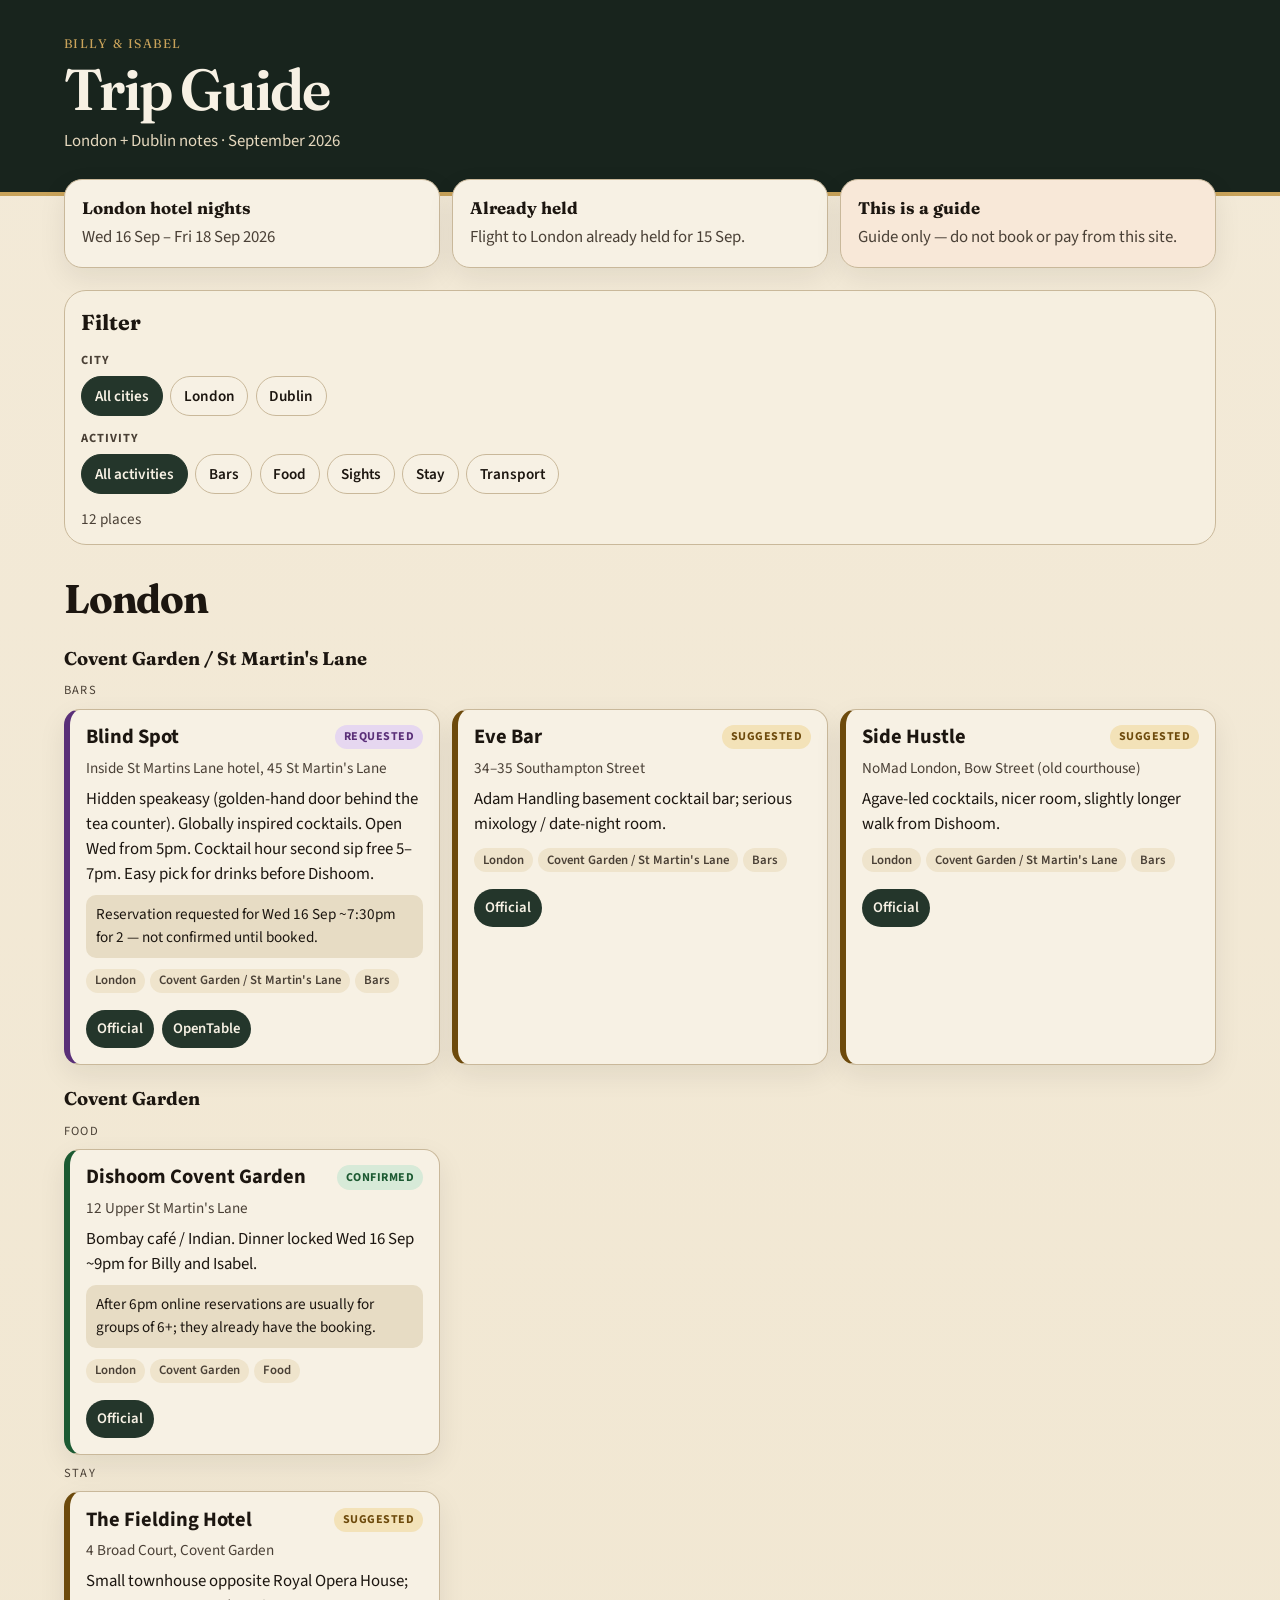
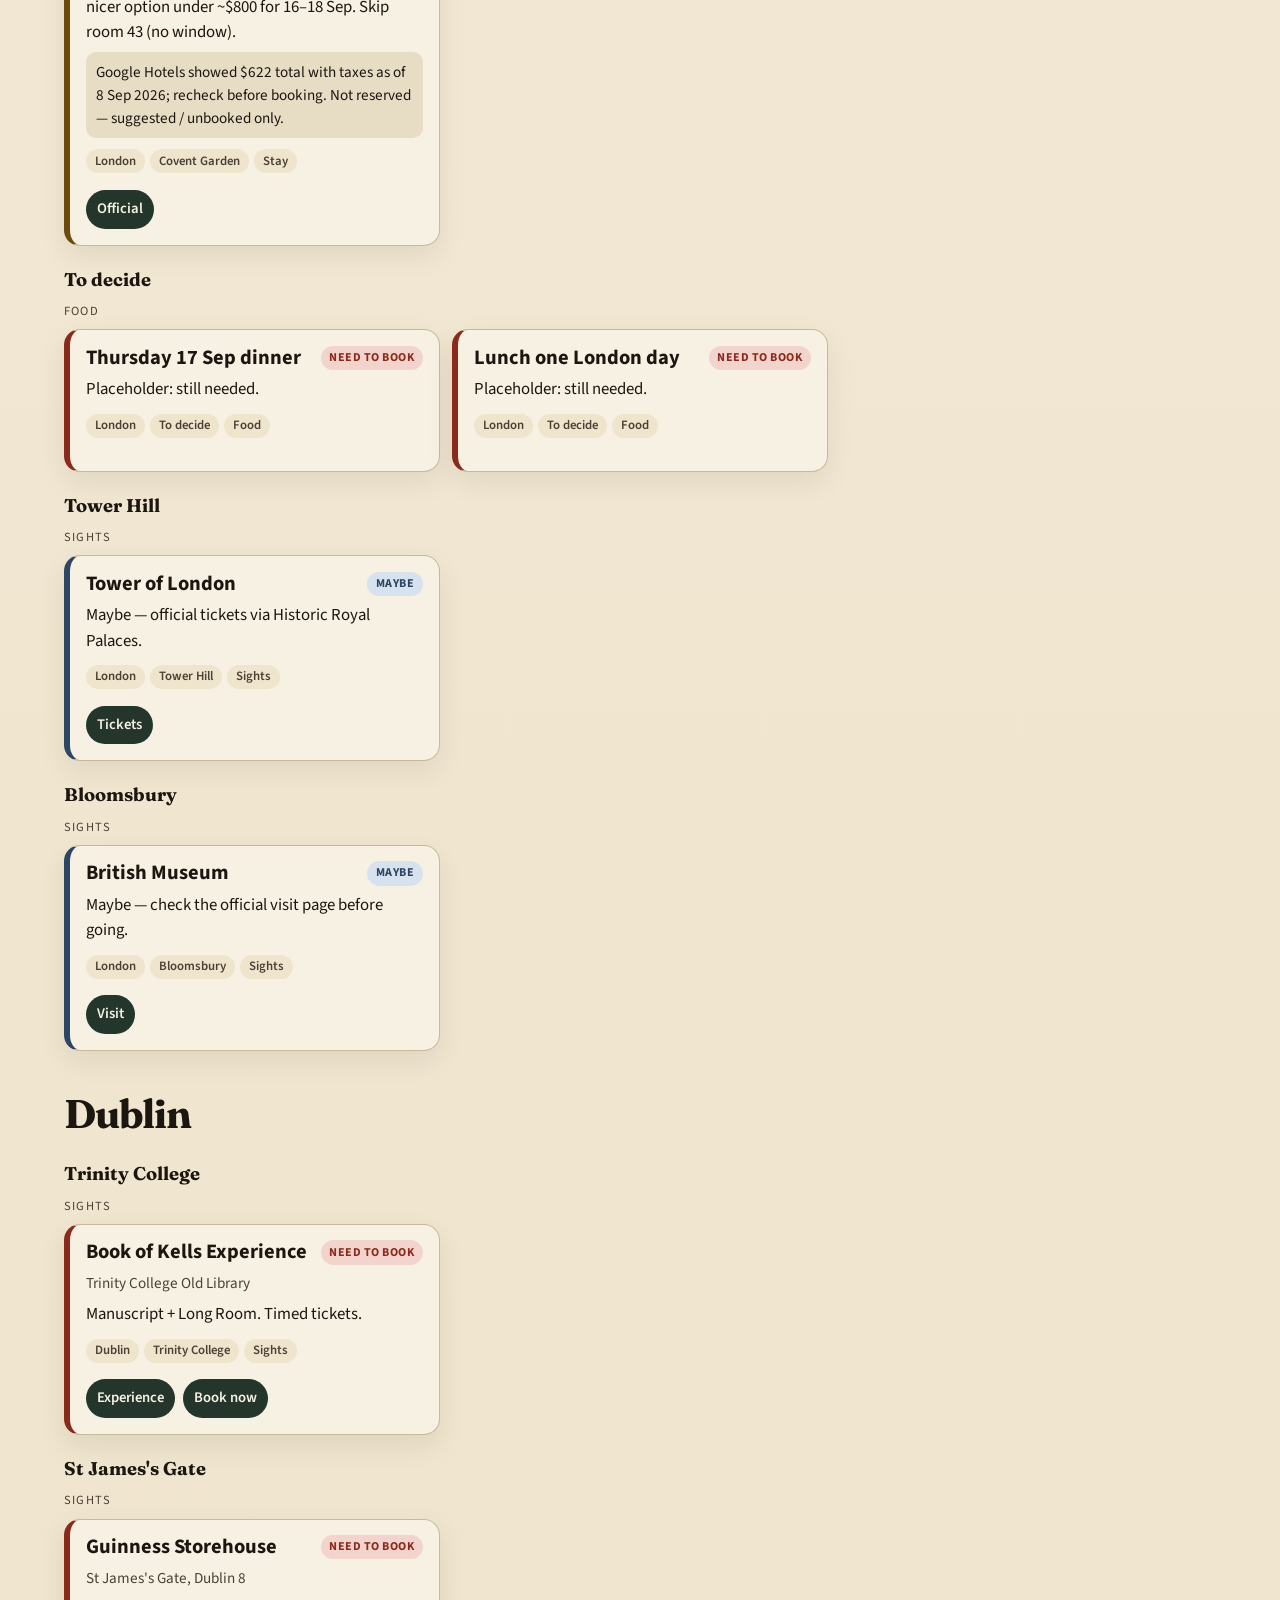
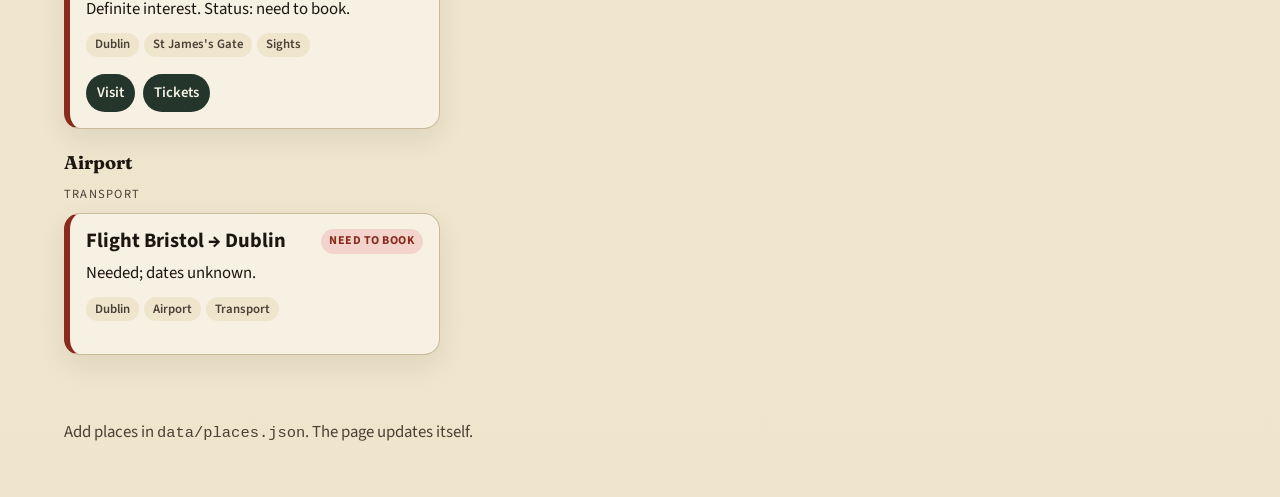
==== index.html @ d8678eef "Add static trip guide for London and Dublin Phone-first HTML/CSS/JS site driven by data/places.json " ====
<!DOCTYPE html>
<html lang="en">
  <head>
    <meta charset="utf-8" />
    <meta name="viewport" content="width=device-width, initial-scale=1" />
    <meta name="description" content="Trip guide for Billy and Isabel — London and Dublin, September 2026." />
    <title>Trip Guide</title>
    <link rel="preconnect" href="https://fonts.googleapis.com" />
    <link rel="preconnect" href="https://fonts.gstatic.com" crossorigin />
    <link
      href="https://fonts.googleapis.com/css2?family=Fraunces:ital,opsz,wght@0,9..144,500;0,9..144,620;1,9..144,500&family=Source+Sans+3:wght@400;500;600;700&display=swap"
      rel="stylesheet"
    />
    <link rel="stylesheet" href="css/styles.css" />
  </head>
  <body>
    <a class="skip-link" href="#places">Skip to places</a>

    <header class="masthead">
      <div class="masthead__inner">
        <p class="eyebrow" id="travelers">Billy &amp; Isabel</p>
        <h1 id="site-title">Trip Guide</h1>
        <p class="lede" id="headline">London + Dublin notes · September 2026</p>
      </div>
    </header>

    <main>
      <section class="overview" aria-labelledby="overview-heading">
        <h2 id="overview-heading" class="visually-hidden">Trip overview</h2>
        <div class="overview__grid" id="overview">
          <article class="overview__card">
            <h3>London hotel nights</h3>
            <p id="london-nights">Wed 16 Sep – Fri 18 Sep 2026</p>
          </article>
          <article class="overview__card">
            <h3>Already held</h3>
            <p id="held">Flight to London already held for 15 Sep.</p>
          </article>
          <article class="overview__card overview__card--note">
            <h3>This is a guide</h3>
            <p id="disclaimer">Guide only — do not book or pay from this site.</p>
          </article>
        </div>
      </section>

      <section class="filters" aria-labelledby="filter-heading">
        <div class="filters__inner">
          <h2 id="filter-heading">Filter</h2>
          <div class="filter-block">
            <p class="filter-label" id="city-filter-label">City</p>
            <div class="chips" id="city-filters" role="group" aria-labelledby="city-filter-label"></div>
          </div>
          <div class="filter-block">
            <p class="filter-label" id="activity-filter-label">Activity</p>
            <div class="chips" id="activity-filters" role="group" aria-labelledby="activity-filter-label"></div>
          </div>
          <p class="result-count" id="result-count" aria-live="polite"></p>
        </div>
      </section>

      <section class="places" id="places" aria-live="polite">
        <p class="loading" id="loading">Loading places…</p>
      </section>
    </main>

    <footer class="site-footer">
      <p>Add places in <code>data/places.json</code>. The page updates itself.</p>
    </footer>

    <script src="js/app.js"></script>
  </body>
</html>
---- css/styles.css ----
:root {
  --paper: #f3ead8;
  --paper-deep: #e7dcc4;
  --ink: #1c1610;
  --ink-soft: #4a4036;
  --rule: #c9b89a;
  --forest: #24362b;
  --forest-deep: #18241d;
  --cream: #f7f1e4;
  --gold: #c9a35a;
  --confirmed-bg: #d7ead8;
  --confirmed-ink: #1c5a32;
  --suggested-bg: #f3e2b8;
  --suggested-ink: #6d4a0c;
  --maybe-bg: #d8e2ee;
  --maybe-ink: #2d4664;
  --book-bg: #f3d4cc;
  --book-ink: #8a2a1d;
  --requested-bg: #e6d7f0;
  --requested-ink: #5a2f78;
  --shadow: 0 10px 28px rgba(28, 22, 16, 0.08);
  --radius: 18px;
}

* {
  box-sizing: border-box;
}

html {
  scroll-behavior: smooth;
}

body {
  margin: 0;
  min-height: 100vh;
  color: var(--ink);
  background:
    radial-gradient(1200px 480px at 10% -10%, #f8f1df 0%, transparent 55%),
    linear-gradient(180deg, var(--paper) 0%, #efe4cc 100%);
  font-family: "Source Sans 3", "Segoe UI", sans-serif;
  font-size: 1.05rem;
  line-height: 1.5;
}

h1,
h2,
h3,
.eyebrow {
  font-family: "Fraunces", Georgia, serif;
}

a {
  color: inherit;
}

img,
svg {
  max-width: 100%;
}

.skip-link {
  position: absolute;
  left: 0.75rem;
  top: -3rem;
  z-index: 20;
  padding: 0.5rem 0.75rem;
  background: var(--forest);
  color: var(--cream);
  border-radius: 8px;
}

.skip-link:focus {
  top: 0.75rem;
}

.visually-hidden {
  position: absolute;
  width: 1px;
  height: 1px;
  padding: 0;
  margin: -1px;
  overflow: hidden;
  clip: rect(0, 0, 0, 0);
  border: 0;
}

.masthead {
  background: var(--forest-deep);
  color: var(--cream);
  padding: 1.6rem 1.1rem 1.8rem;
  border-bottom: 4px solid var(--gold);
}

.masthead__inner {
  max-width: 72rem;
  margin: 0 auto;
}

.eyebrow {
  margin: 0 0 0.35rem;
  letter-spacing: 0.12em;
  text-transform: uppercase;
  font-size: 0.78rem;
  color: var(--gold);
}

.masthead h1 {
  margin: 0;
  font-size: clamp(2.1rem, 8vw, 3.6rem);
  font-weight: 620;
  letter-spacing: -0.03em;
  line-height: 1.05;
}

.lede {
  margin: 0.55rem 0 0;
  max-width: 28rem;
  color: #e5d8be;
}

.overview,
.filters__inner,
.places,
.site-footer {
  width: min(72rem, calc(100% - 1.6rem));
  margin-inline: auto;
}

.overview {
  margin-top: -1.1rem;
}

.overview__grid {
  display: grid;
  gap: 0.75rem;
}

.overview__card {
  background: var(--cream);
  border: 1px solid var(--rule);
  border-radius: var(--radius);
  padding: 1rem 1.05rem 1.05rem;
  box-shadow: var(--shadow);
}

.overview__card h3 {
  margin: 0 0 0.25rem;
  font-size: 1.05rem;
}

.overview__card p {
  margin: 0;
  color: var(--ink-soft);
}

.overview__card--note {
  background: #f8e8d8;
}

.filters {
  margin-top: 1.4rem;
}

.filters__inner {
  background: rgba(247, 241, 228, 0.72);
  border: 1px solid var(--rule);
  border-radius: 22px;
  padding: 1rem 1rem 0.85rem;
  backdrop-filter: blur(8px);
}

.filters h2 {
  margin: 0 0 0.7rem;
  font-size: 1.35rem;
}

.filter-block + .filter-block {
  margin-top: 0.8rem;
}

.filter-label {
  margin: 0 0 0.4rem;
  font-size: 0.78rem;
  letter-spacing: 0.08em;
  text-transform: uppercase;
  color: var(--ink-soft);
  font-weight: 700;
}

.chips {
  display: flex;
  flex-wrap: wrap;
  gap: 0.45rem;
}

.chip {
  appearance: none;
  border: 1px solid var(--rule);
  background: var(--cream);
  color: var(--ink);
  border-radius: 999px;
  padding: 0.45rem 0.8rem;
  font: inherit;
  font-size: 0.95rem;
  font-weight: 600;
  min-height: 2.5rem;
}

.chip[aria-pressed="true"] {
  background: var(--forest);
  border-color: var(--forest);
  color: var(--cream);
}

.result-count {
  margin: 0.85rem 0 0;
  color: var(--ink-soft);
  font-size: 0.95rem;
}

.places {
  margin-top: 1.5rem;
  padding-bottom: 3rem;
}

.loading,
.empty,
.error {
  background: var(--cream);
  border: 1px dashed var(--rule);
  border-radius: var(--radius);
  padding: 1.2rem;
}

.error {
  border-color: #c47a6a;
  background: #f8e4de;
}

.city-block + .city-block {
  margin-top: 2.1rem;
}

.city-title {
  margin: 0 0 0.2rem;
  font-size: clamp(1.8rem, 6vw, 2.5rem);
  letter-spacing: -0.03em;
}

.neighborhood-block + .neighborhood-block {
  margin-top: 1.25rem;
}

.neighborhood-title {
  margin: 1rem 0 0.15rem;
  font-size: 1.15rem;
}

.activity-title {
  margin: 0.55rem 0 0.55rem;
  font-size: 0.78rem;
  letter-spacing: 0.1em;
  text-transform: uppercase;
  color: var(--ink-soft);
}

.card-list {
  display: grid;
  gap: 0.75rem;
}

.place-card {
  background: var(--cream);
  border: 1px solid var(--rule);
  border-left: 6px solid var(--rule);
  border-radius: 16px;
  padding: 0.95rem 1rem 1rem;
  box-shadow: var(--shadow);
}

.place-card[data-status="confirmed"] {
  border-left-color: var(--confirmed-ink);
}

.place-card[data-status="suggested"] {
  border-left-color: var(--suggested-ink);
}

.place-card[data-status="maybe"] {
  border-left-color: var(--maybe-ink);
}

.place-card[data-status="need-to-book"] {
  border-left-color: var(--book-ink);
}

.place-card[data-status="requested"] {
  border-left-color: var(--requested-ink);
}

.place-card__top {
  display: flex;
  flex-wrap: wrap;
  justify-content: space-between;
  gap: 0.45rem 0.75rem;
  align-items: flex-start;
}

.place-card h4 {
  margin: 0;
  font-size: 1.28rem;
  line-height: 1.2;
}

.address,
.description,
.note {
  margin: 0.45rem 0 0;
}

.address {
  color: var(--ink-soft);
  font-size: 0.95rem;
}

.note {
  padding: 0.55rem 0.65rem;
  background: var(--paper-deep);
  border-radius: 10px;
  font-size: 0.95rem;
}

.status {
  display: inline-flex;
  align-items: center;
  border-radius: 999px;
  padding: 0.2rem 0.55rem;
  font-size: 0.75rem;
  font-weight: 700;
  letter-spacing: 0.04em;
  text-transform: uppercase;
  white-space: nowrap;
}

.status--confirmed {
  background: var(--confirmed-bg);
  color: var(--confirmed-ink);
}

.status--suggested {
  background: var(--suggested-bg);
  color: var(--suggested-ink);
}

.status--maybe {
  background: var(--maybe-bg);
  color: var(--maybe-ink);
}

.status--need-to-book {
  background: var(--book-bg);
  color: var(--book-ink);
}

.status--requested {
  background: var(--requested-bg);
  color: var(--requested-ink);
}

.tags {
  display: flex;
  flex-wrap: wrap;
  gap: 0.35rem;
  margin-top: 0.7rem;
  padding: 0;
  list-style: none;
}

.tags li {
  background: #efe4cc;
  border-radius: 999px;
  padding: 0.15rem 0.55rem;
  font-size: 0.8rem;
  font-weight: 600;
  color: var(--ink-soft);
}

.links {
  display: flex;
  flex-wrap: wrap;
  gap: 0.45rem;
  margin-top: 0.8rem;
}

.links a {
  display: inline-flex;
  align-items: center;
  min-height: 2.4rem;
  padding: 0.35rem 0.7rem;
  border-radius: 999px;
  background: var(--forest);
  color: var(--cream);
  text-decoration: none;
  font-weight: 600;
  font-size: 0.92rem;
}

.links a:hover,
.links a:focus-visible {
  background: #315043;
}

.site-footer {
  padding: 0 0 2.2rem;
  color: var(--ink-soft);
}

.site-footer code {
  font-size: 0.92em;
}

@media (min-width: 720px) {
  .masthead {
    padding: 2.2rem 1.5rem 2.4rem;
  }

  .overview__grid {
    grid-template-columns: repeat(3, 1fr);
  }

  .card-list {
    grid-template-columns: repeat(2, 1fr);
  }
}

@media (min-width: 1080px) {
  .card-list {
    grid-template-columns: repeat(3, 1fr);
  }
}
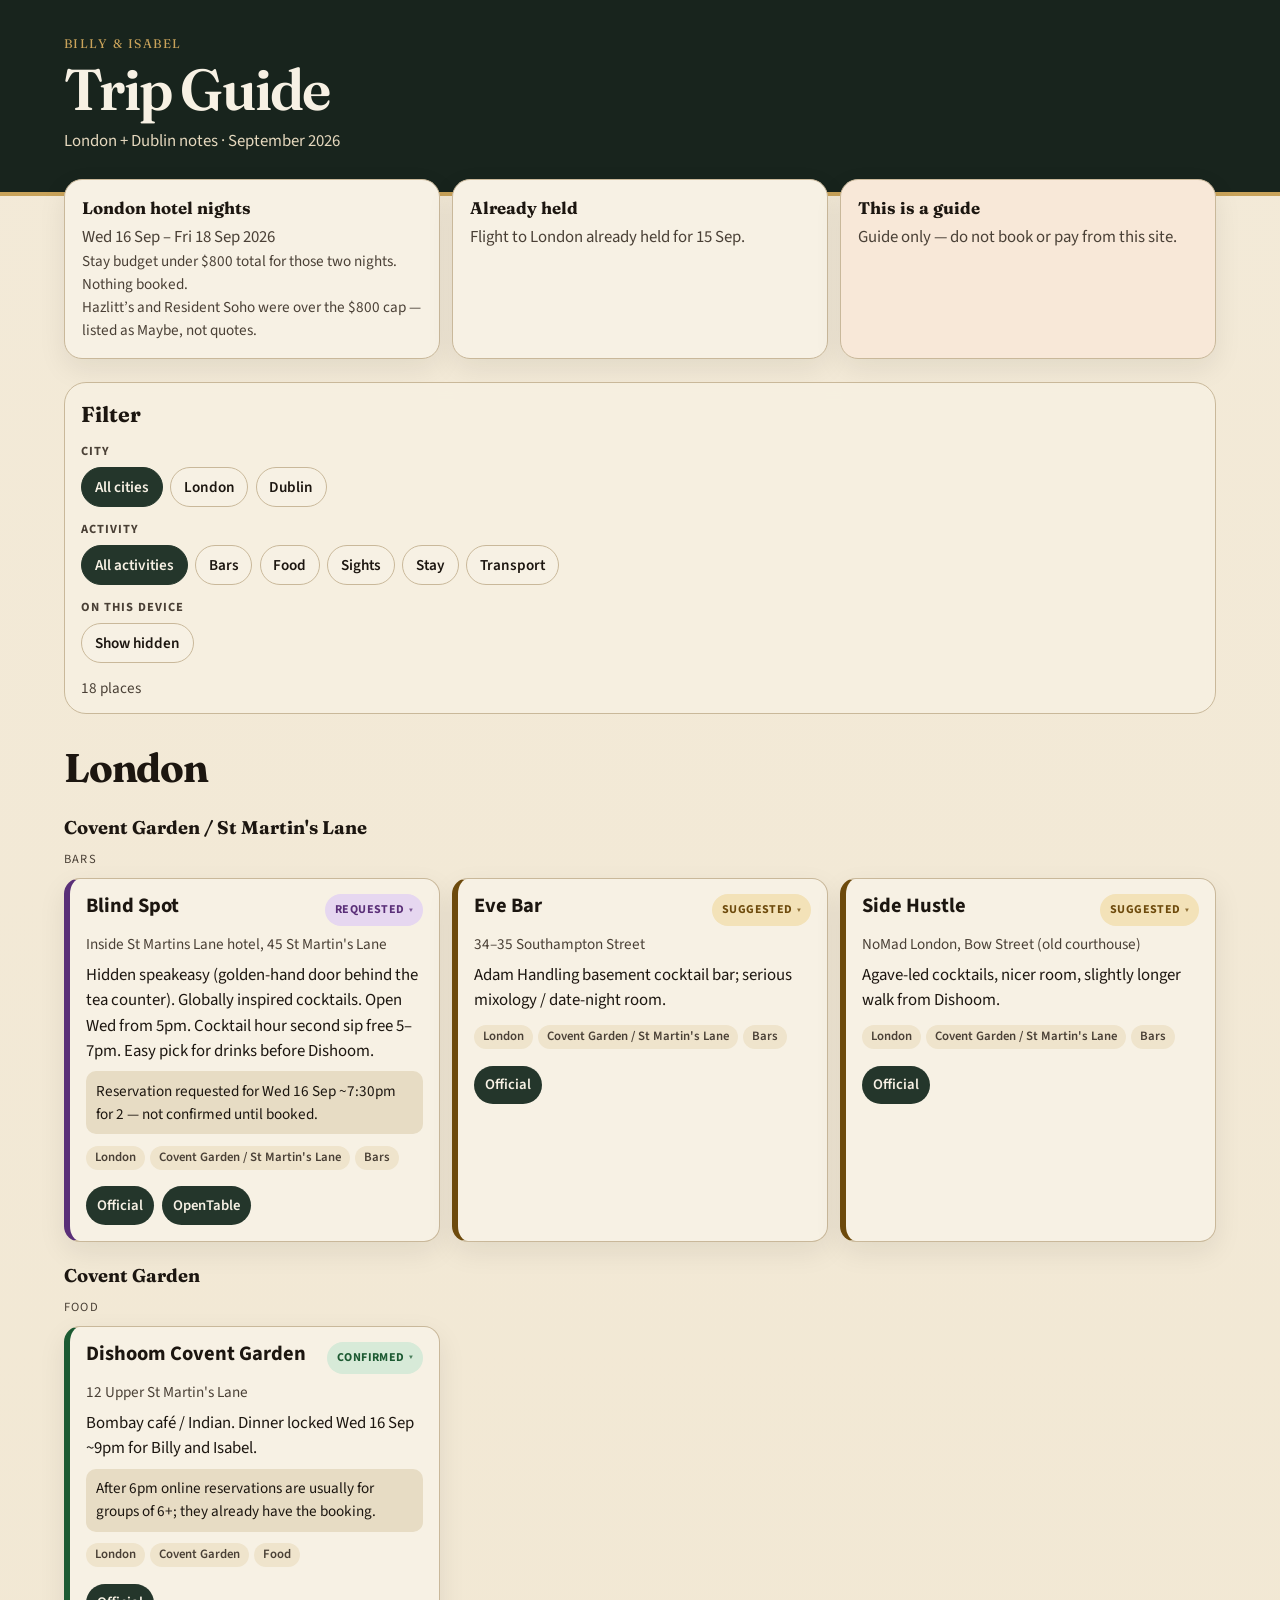
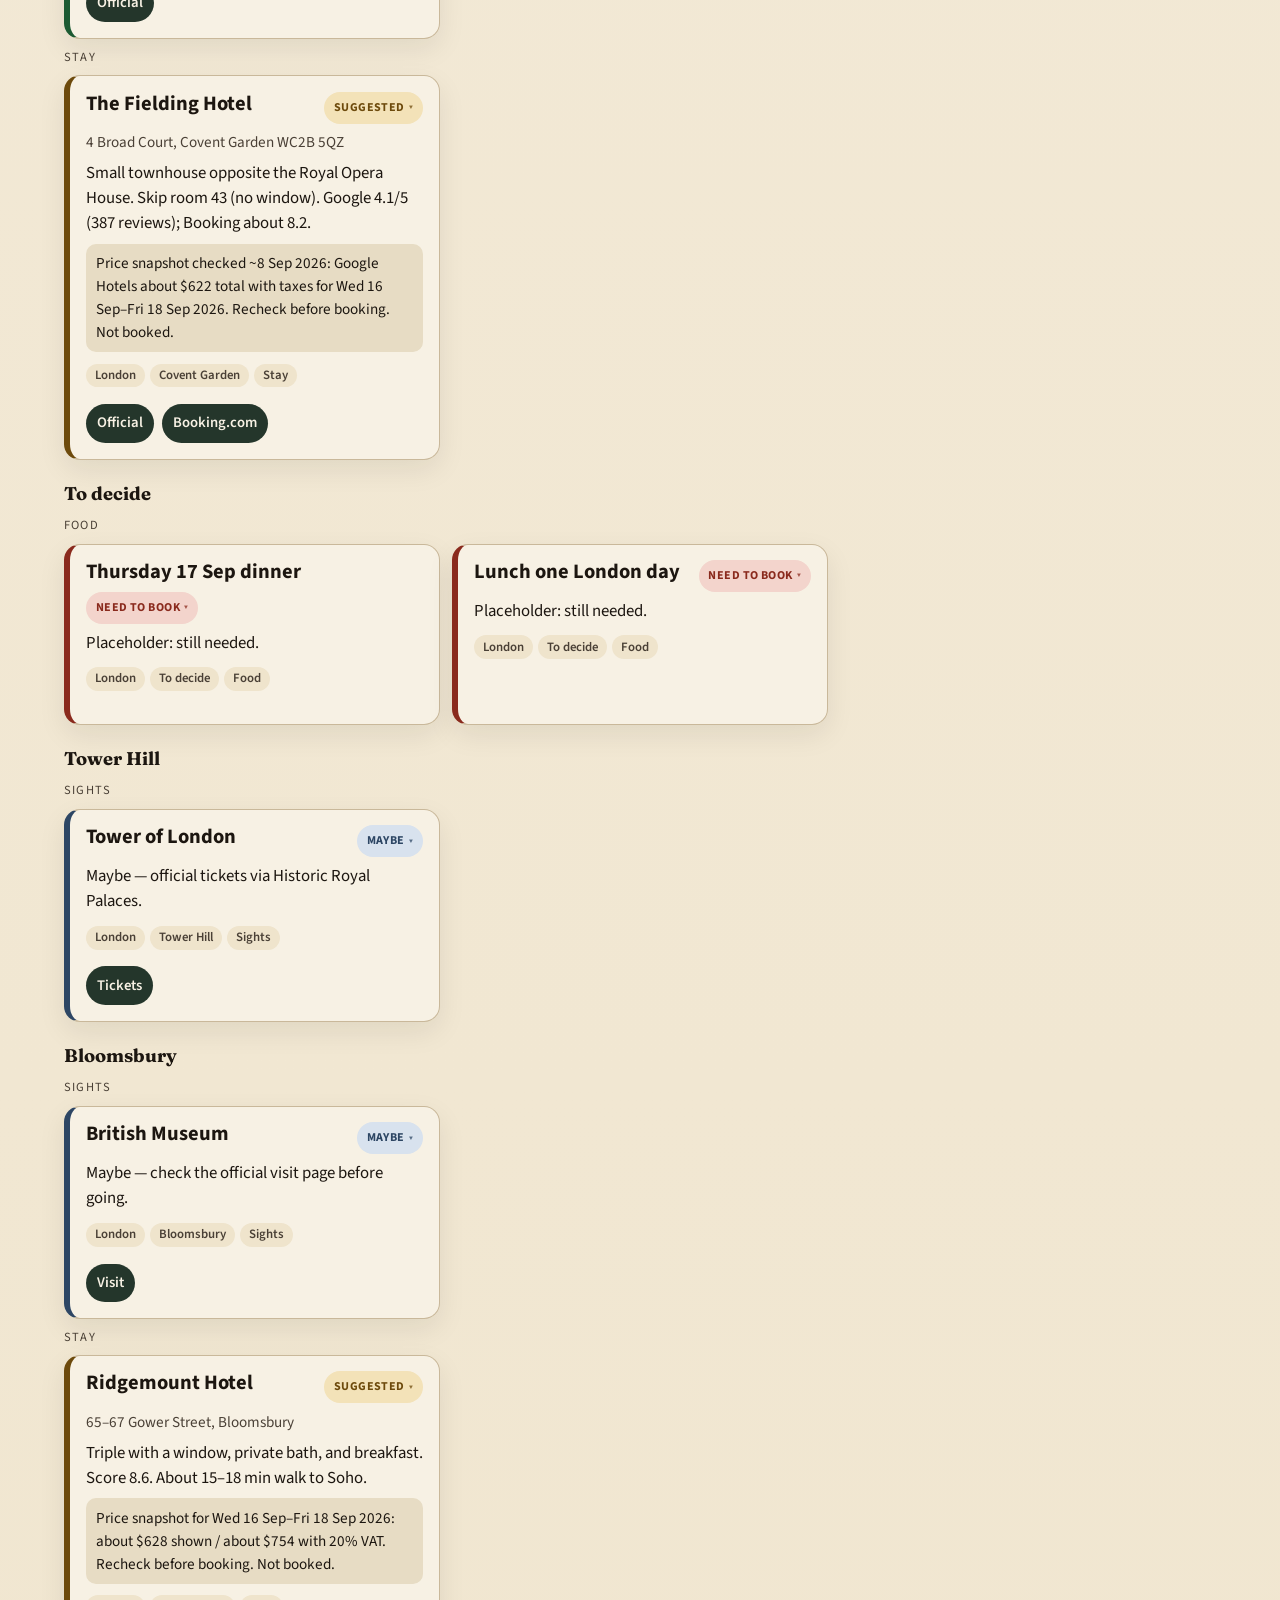
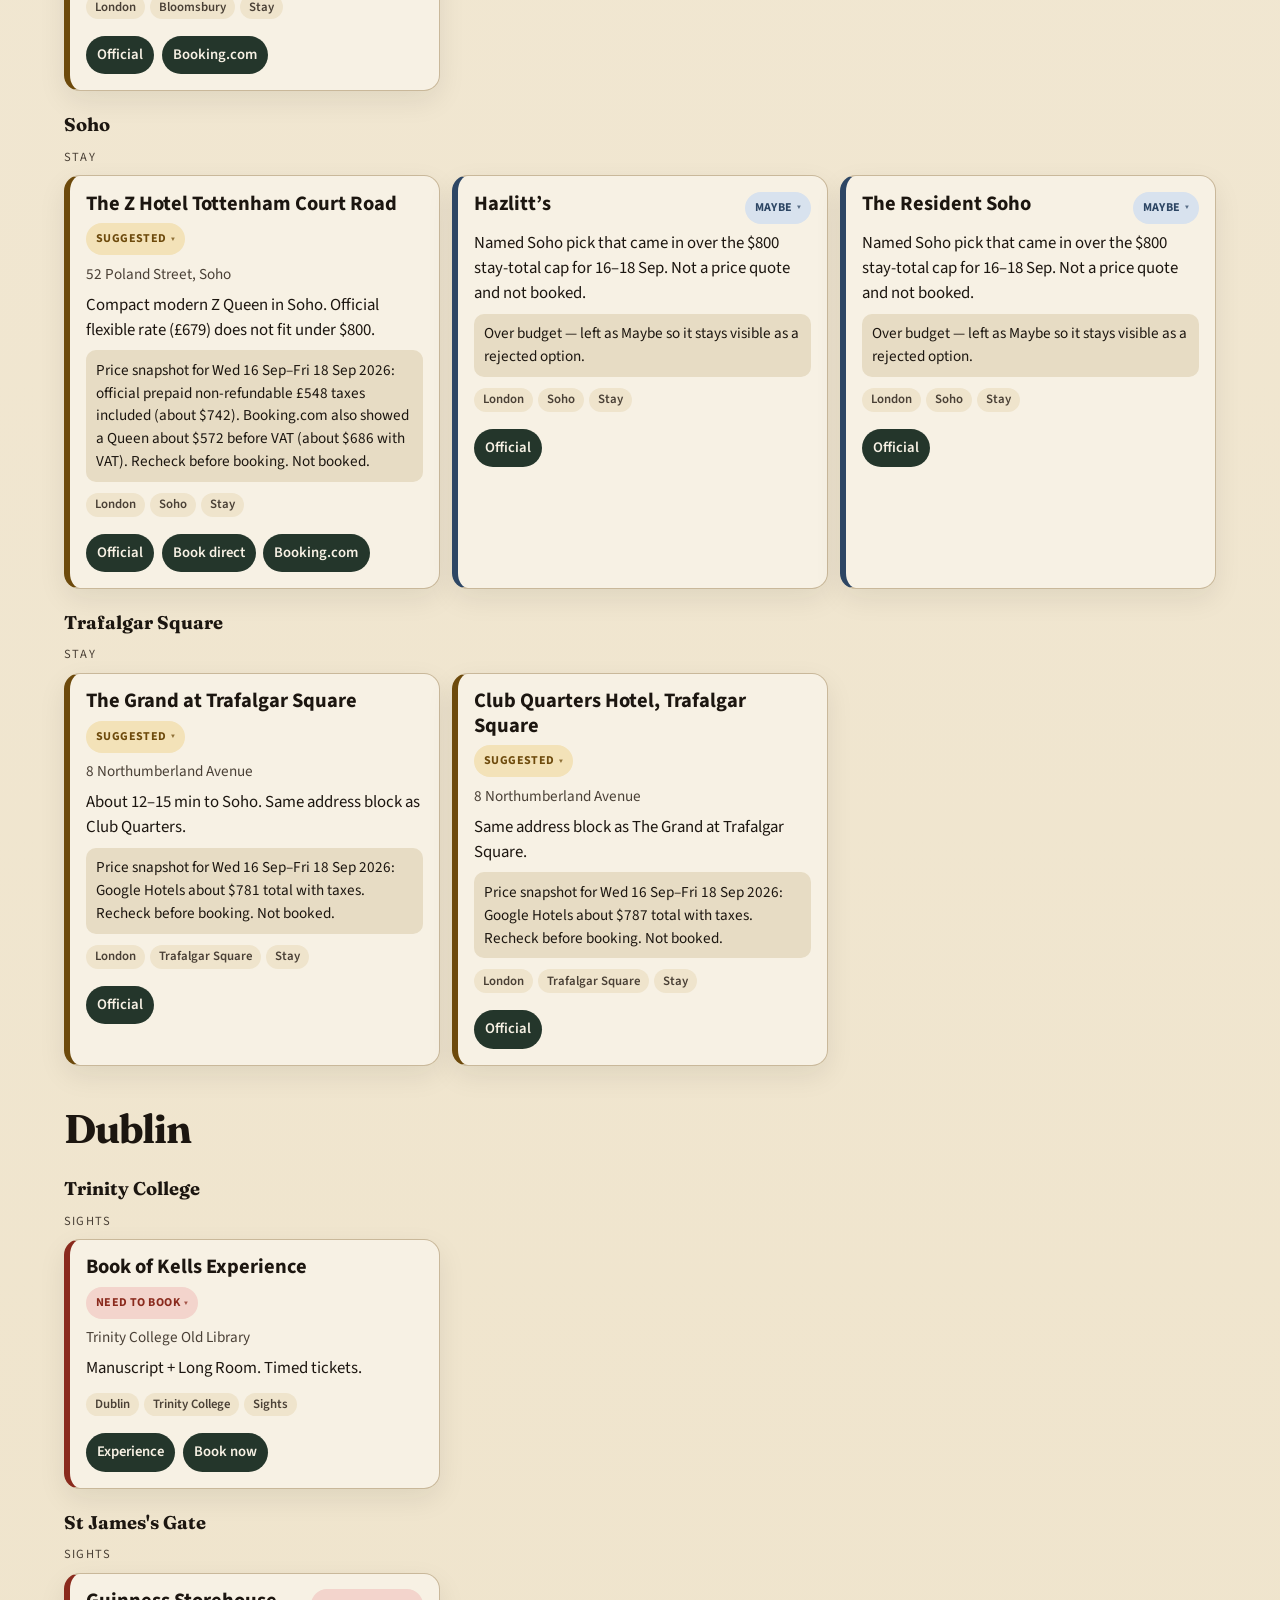
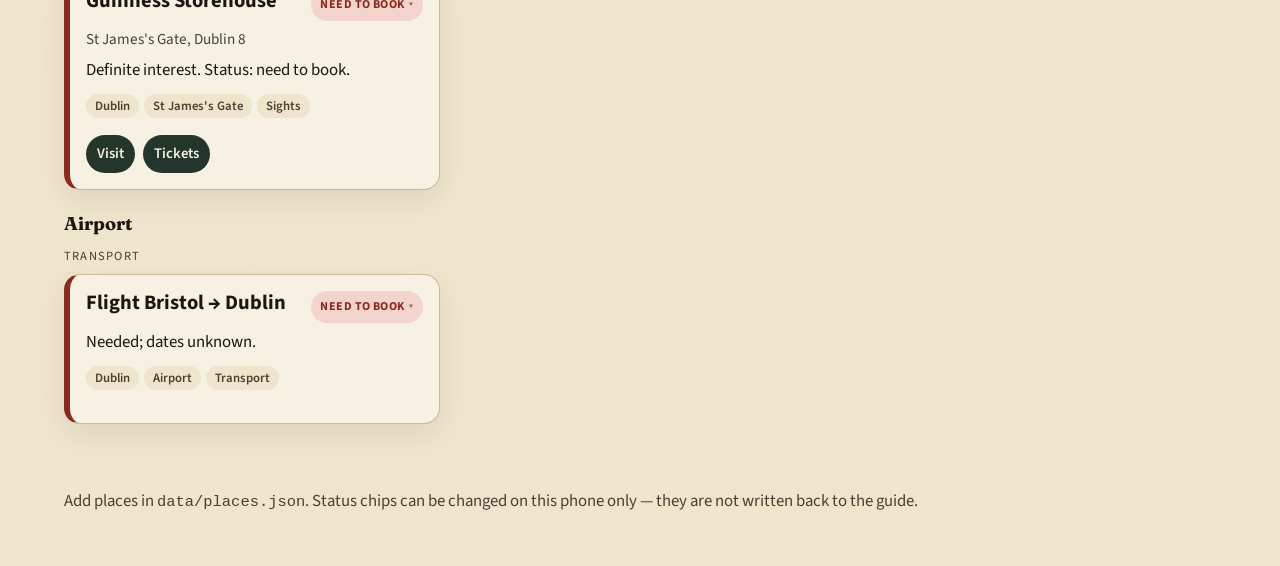
==== commit d183c009: "Add London hotel options and on-device status edits Stay cards now include dated price snapshots and" ====
--- a/index.html
+++ b/index.html
@@ -31,6 +31,8 @@
           <article class="overview__card">
             <h3>London hotel nights</h3>
             <p id="london-nights">Wed 16 Sep – Fri 18 Sep 2026</p>
+            <p class="overview__sub" id="stay-budget">Stay budget under $800 total for those two nights. Nothing booked.</p>
+            <p class="overview__sub" id="stay-over-budget">Hazlitt’s and Resident Soho were over the $800 cap — listed as Maybe, not quotes.</p>
           </article>
           <article class="overview__card">
             <h3>Already held</h3>
@@ -54,6 +56,10 @@
             <p class="filter-label" id="activity-filter-label">Activity</p>
             <div class="chips" id="activity-filters" role="group" aria-labelledby="activity-filter-label"></div>
           </div>
+          <div class="filter-block">
+            <p class="filter-label" id="device-filter-label">On this device</p>
+            <div class="chips" id="device-filters" role="group" aria-labelledby="device-filter-label"></div>
+          </div>
           <p class="result-count" id="result-count" aria-live="polite"></p>
         </div>
       </section>
@@ -64,7 +70,7 @@
     </main>
 
     <footer class="site-footer">
-      <p>Add places in <code>data/places.json</code>. The page updates itself.</p>
+      <p>Add places in <code>data/places.json</code>. Status chips can be changed on this phone only — they are not written back to the guide.</p>
     </footer>
 
     <script src="js/app.js"></script>
--- a/css/styles.css
+++ b/css/styles.css
@@ -18,6 +18,8 @@
   --book-ink: #8a2a1d;
   --requested-bg: #e6d7f0;
   --requested-ink: #5a2f78;
+  --hidden-bg: #e4dfd4;
+  --hidden-ink: #5c564c;
   --shadow: 0 10px 28px rgba(28, 22, 16, 0.08);
   --radius: 18px;
 }
@@ -151,6 +153,11 @@
 .overview__card p {
   margin: 0;
   color: var(--ink-soft);
+}
+
+.overview__sub {
+  margin-top: 0.45rem;
+  font-size: 0.95rem;
 }
 
 .overview__card--note {
@@ -298,6 +305,19 @@
   border-left-color: var(--requested-ink);
 }
 
+.place-card[data-status="hidden"] {
+  border-left-color: var(--hidden-ink);
+}
+
+.place-card--hidden {
+  opacity: 0.78;
+}
+
+.place-card:has(.status-picker) {
+  position: relative;
+  z-index: 4;
+}
+
 .place-card__top {
   display: flex;
   flex-wrap: wrap;
@@ -330,16 +350,96 @@
   font-size: 0.95rem;
 }
 
+.status-wrap {
+  position: relative;
+  display: flex;
+  flex-direction: column;
+  align-items: flex-end;
+  gap: 0.2rem;
+}
+
 .status {
   display: inline-flex;
   align-items: center;
+  gap: 0.25rem;
+  border: 0;
   border-radius: 999px;
-  padding: 0.2rem 0.55rem;
+  padding: 0.28rem 0.6rem;
+  font: inherit;
   font-size: 0.75rem;
   font-weight: 700;
   letter-spacing: 0.04em;
   text-transform: uppercase;
   white-space: nowrap;
+  cursor: pointer;
+  min-height: 2rem;
+}
+
+button.status:hover,
+button.status:focus-visible {
+  outline: 2px solid var(--forest);
+  outline-offset: 2px;
+}
+
+.status__caret {
+  font-size: 0.7rem;
+  opacity: 0.75;
+}
+
+.status-cue {
+  margin: 0;
+  font-size: 0.68rem;
+  font-weight: 600;
+  letter-spacing: 0.02em;
+  color: var(--ink-soft);
+}
+
+.status-picker {
+  position: absolute;
+  right: 0;
+  top: calc(100% + 0.35rem);
+  z-index: 8;
+  min-width: 12.5rem;
+  padding: 0.5rem;
+  background: var(--cream);
+  border: 1px solid var(--rule);
+  border-radius: 14px;
+  box-shadow: var(--shadow);
+}
+
+.status-picker__label {
+  margin: 0 0 0.4rem;
+  font-size: 0.7rem;
+  font-weight: 700;
+  letter-spacing: 0.08em;
+  text-transform: uppercase;
+  color: var(--ink-soft);
+}
+
+.status-picker__options {
+  display: grid;
+  gap: 0.3rem;
+}
+
+.status-option {
+  appearance: none;
+  width: 100%;
+  text-align: left;
+  border: 1px solid transparent;
+  border-radius: 999px;
+  padding: 0.4rem 0.65rem;
+  font: inherit;
+  font-size: 0.82rem;
+  font-weight: 700;
+  letter-spacing: 0.03em;
+  text-transform: uppercase;
+  cursor: pointer;
+  min-height: 2.35rem;
+}
+
+.status-option[aria-selected="true"] {
+  border-color: var(--forest);
+  box-shadow: inset 0 0 0 1px var(--forest);
 }
 
 .status--confirmed {
@@ -365,6 +465,11 @@
 .status--requested {
   background: var(--requested-bg);
   color: var(--requested-ink);
+}
+
+.status--hidden {
+  background: var(--hidden-bg);
+  color: var(--hidden-ink);
 }
 
 .tags {
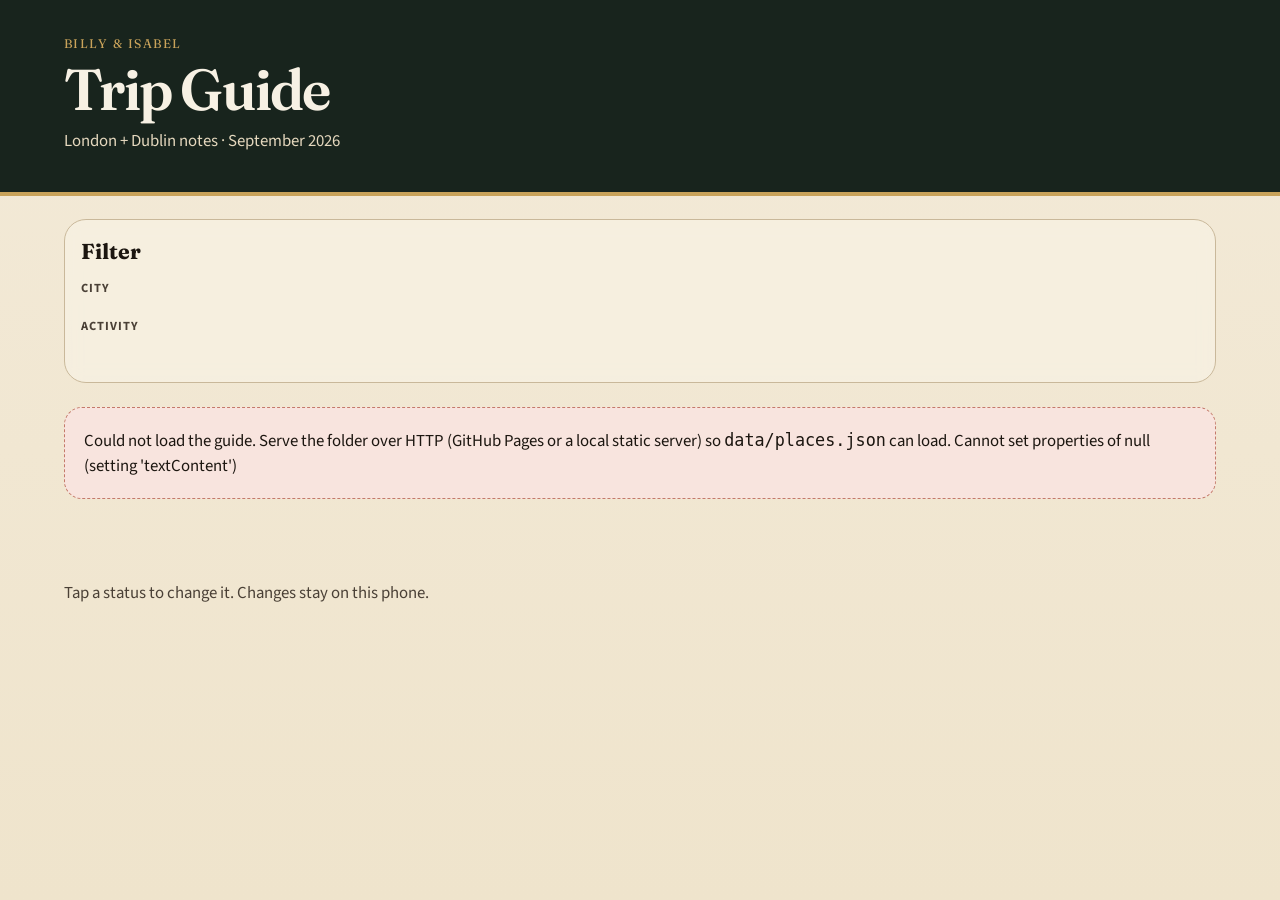
==== commit cdb1e3d8: "Remove overview tip cards; drop On this device jargon" ====
--- a/index.html
+++ b/index.html
@@ -25,26 +25,6 @@
     </header>
 
     <main>
-      <section class="overview" aria-labelledby="overview-heading">
-        <h2 id="overview-heading" class="visually-hidden">Trip overview</h2>
-        <div class="overview__grid" id="overview">
-          <article class="overview__card">
-            <h3>London hotel nights</h3>
-            <p id="london-nights">Wed 16 Sep – Fri 18 Sep 2026</p>
-            <p class="overview__sub" id="stay-budget">Stay budget under $800 total for those two nights. Nothing booked.</p>
-            <p class="overview__sub" id="stay-over-budget">Hazlitt’s and Resident Soho were over the $800 cap — listed as Maybe, not quotes.</p>
-          </article>
-          <article class="overview__card">
-            <h3>Already held</h3>
-            <p id="held">Flight to London already held for 15 Sep.</p>
-          </article>
-          <article class="overview__card overview__card--note">
-            <h3>This is a guide</h3>
-            <p id="disclaimer">Guide only — do not book or pay from this site.</p>
-          </article>
-        </div>
-      </section>
-
       <section class="filters" aria-labelledby="filter-heading">
         <div class="filters__inner">
           <h2 id="filter-heading">Filter</h2>
@@ -56,9 +36,8 @@
             <p class="filter-label" id="activity-filter-label">Activity</p>
             <div class="chips" id="activity-filters" role="group" aria-labelledby="activity-filter-label"></div>
           </div>
-          <div class="filter-block">
-            <p class="filter-label" id="device-filter-label">On this device</p>
-            <div class="chips" id="device-filters" role="group" aria-labelledby="device-filter-label"></div>
+          <div class="filter-block filter-block--hidden">
+            <div class="chips" id="device-filters" role="group" aria-label="Hidden places"></div>
           </div>
           <p class="result-count" id="result-count" aria-live="polite"></p>
         </div>
@@ -70,7 +49,7 @@
     </main>
 
     <footer class="site-footer">
-      <p>Add places in <code>data/places.json</code>. Status chips can be changed on this phone only — they are not written back to the guide.</p>
+      <p>Tap a status to change it. Changes stay on this phone.</p>
     </footer>
 
     <script src="js/app.js"></script>
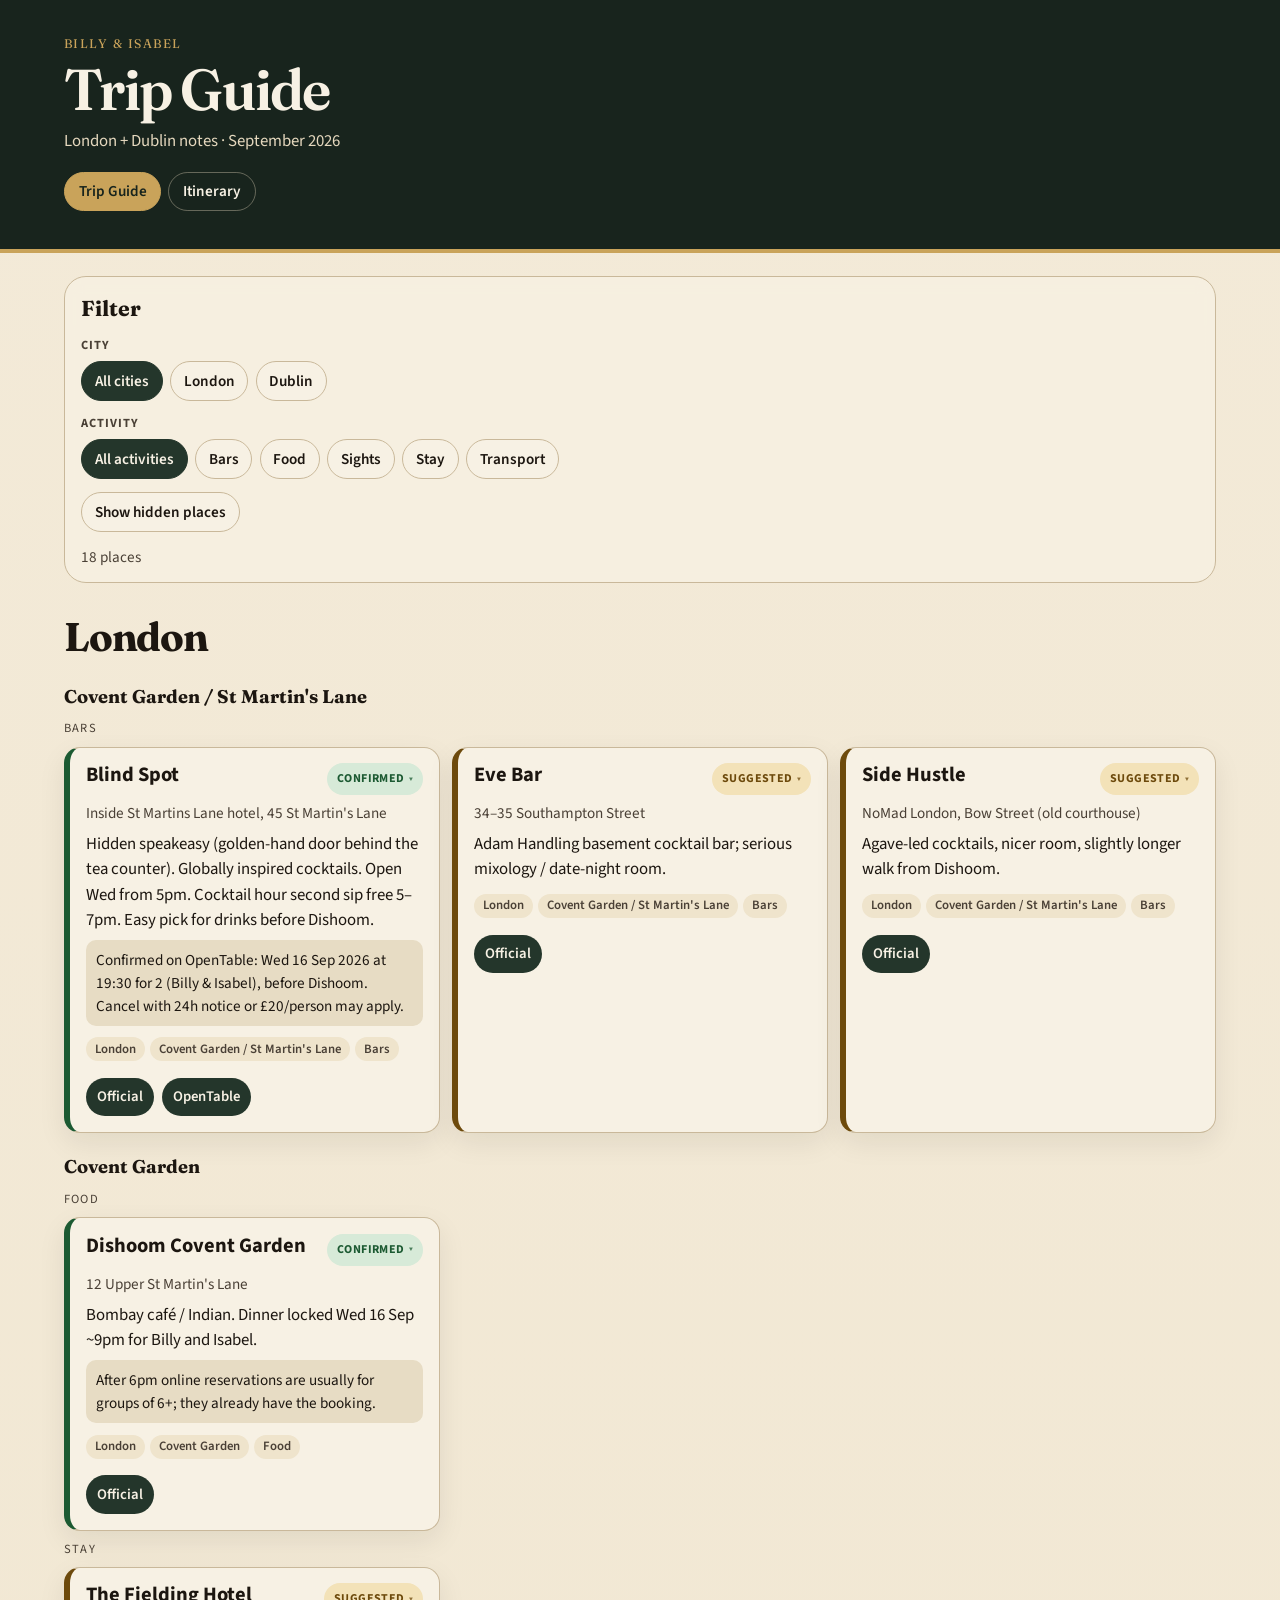
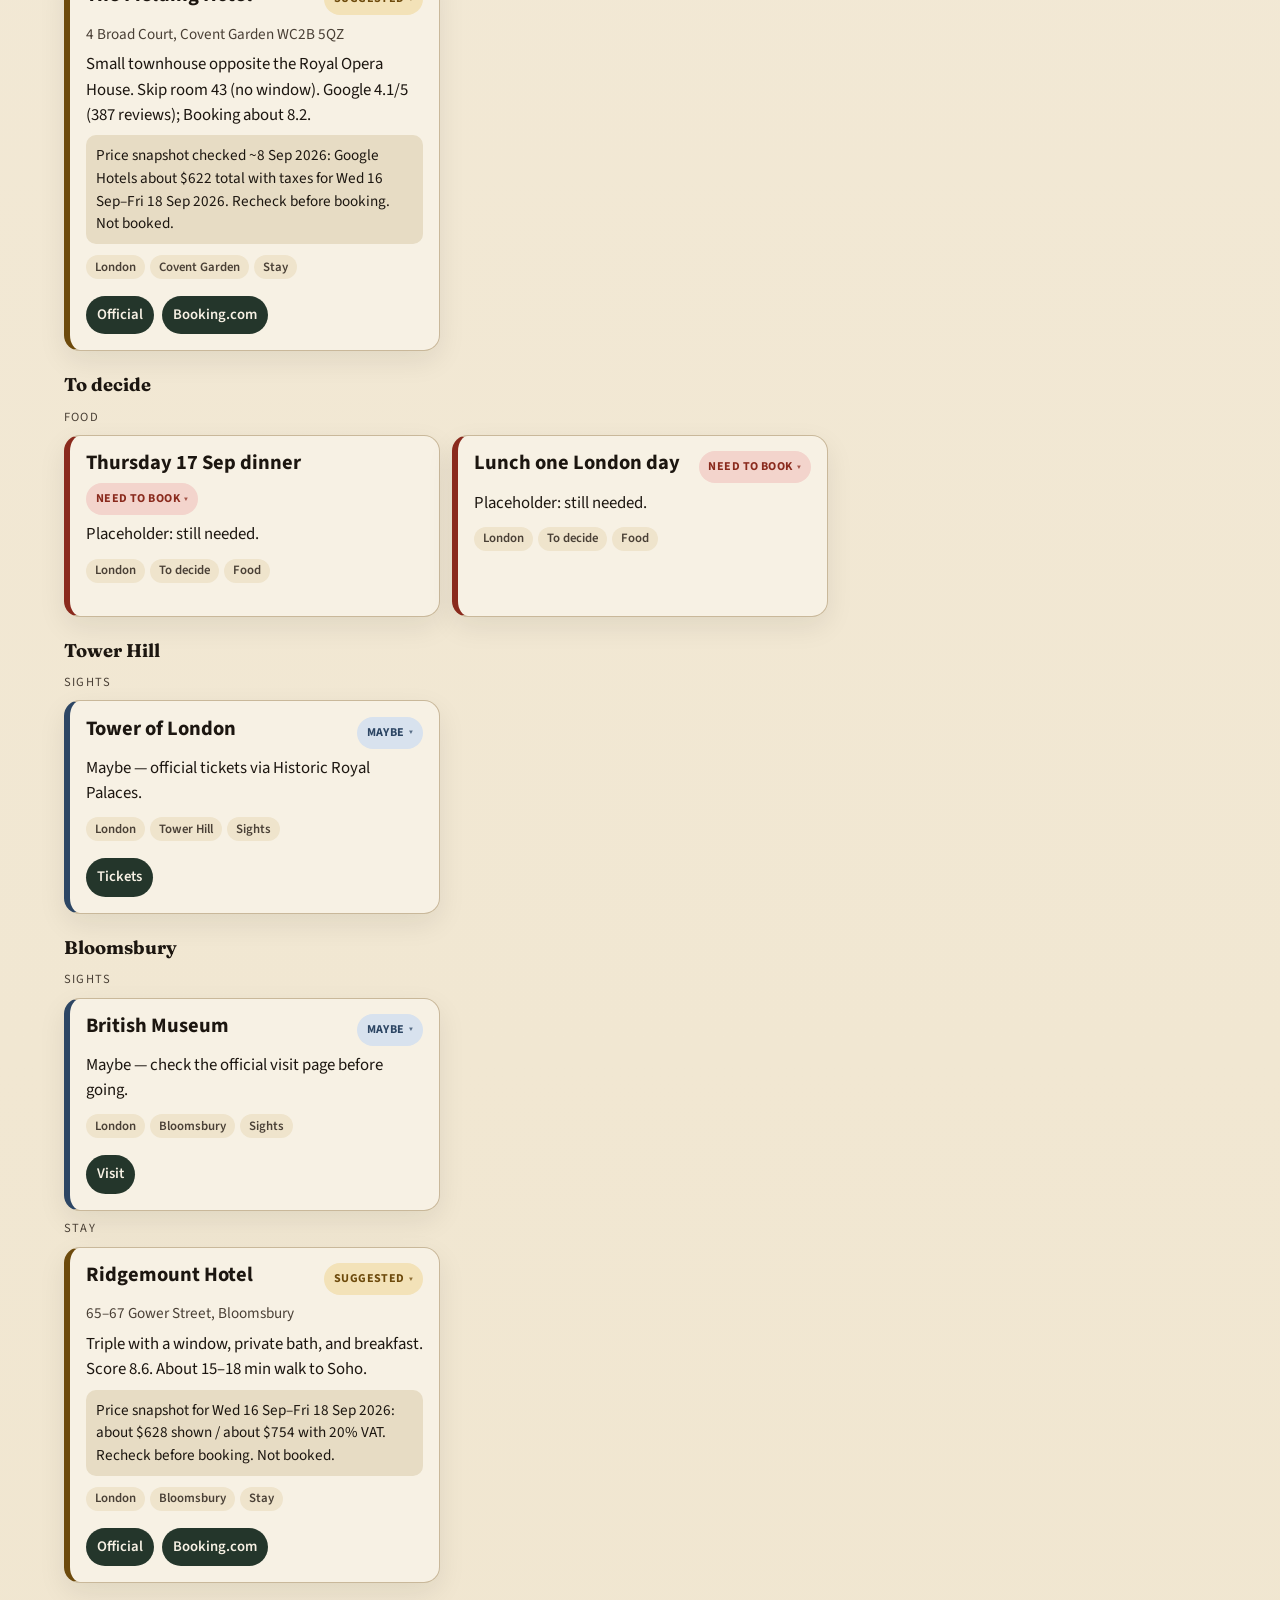
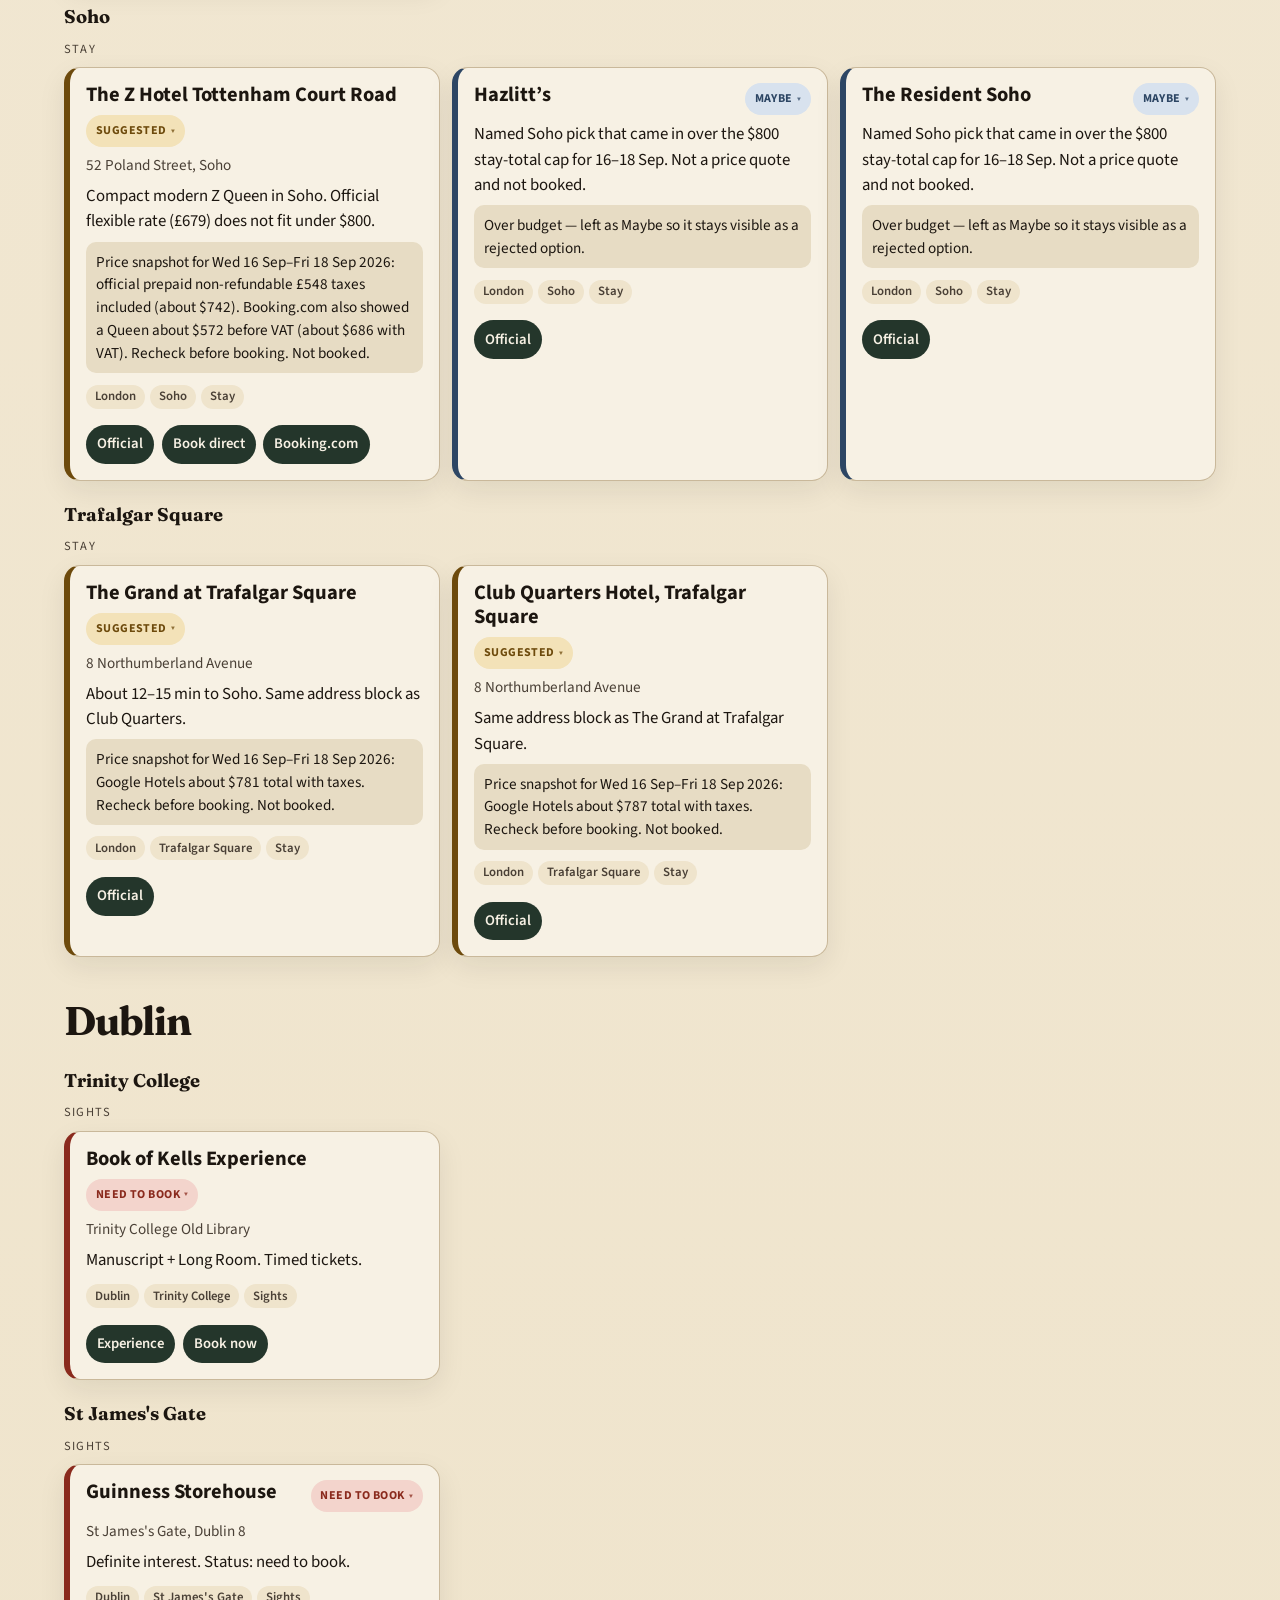
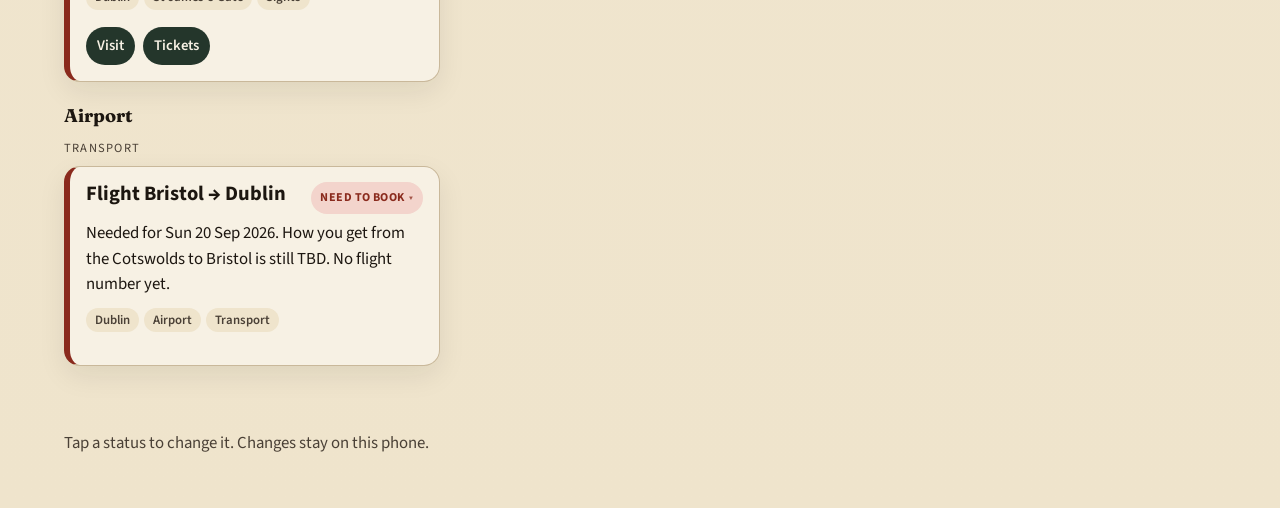
==== commit c97cdf24: "Add day-by-day itinerary page with Trip Guide nav Source days from data/itinerary.json so the plan c" ====
--- a/index.html
+++ b/index.html
@@ -21,6 +21,10 @@
         <p class="eyebrow" id="travelers">Billy &amp; Isabel</p>
         <h1 id="site-title">Trip Guide</h1>
         <p class="lede" id="headline">London + Dublin notes · September 2026</p>
+        <nav class="site-nav" aria-label="Site">
+          <a href="index.html" aria-current="page">Trip Guide</a>
+          <a href="itinerary.html">Itinerary</a>
+        </nav>
       </div>
     </header>
 
--- a/css/styles.css
+++ b/css/styles.css
@@ -120,49 +120,52 @@
   color: #e5d8be;
 }
 
-.overview,
+.site-nav {
+  display: flex;
+  flex-wrap: wrap;
+  gap: 0.45rem;
+  margin-top: 1.15rem;
+}
+
+.site-nav a {
+  display: inline-flex;
+  align-items: center;
+  min-height: 2.4rem;
+  padding: 0.35rem 0.85rem;
+  border-radius: 999px;
+  border: 1px solid rgba(229, 216, 190, 0.38);
+  color: var(--cream);
+  text-decoration: none;
+  font-weight: 600;
+  font-size: 0.95rem;
+}
+
+.site-nav a:hover,
+.site-nav a:focus-visible {
+  background: #315043;
+}
+
+.site-nav a[aria-current="page"] {
+  background: var(--gold);
+  border-color: var(--gold);
+  color: var(--forest-deep);
+}
+
 .filters__inner,
 .places,
+.days,
+.open-tasks__inner,
 .site-footer {
   width: min(72rem, calc(100% - 1.6rem));
   margin-inline: auto;
 }
 
-.overview {
-  margin-top: -1.1rem;
-}
-
-.overview__grid {
-  display: grid;
-  gap: 0.75rem;
-}
-
-.overview__card {
-  background: var(--cream);
-  border: 1px solid var(--rule);
-  border-radius: var(--radius);
-  padding: 1rem 1.05rem 1.05rem;
-  box-shadow: var(--shadow);
-}
-
-.overview__card h3 {
-  margin: 0 0 0.25rem;
-  font-size: 1.05rem;
-}
-
-.overview__card p {
-  margin: 0;
-  color: var(--ink-soft);
-}
-
-.overview__sub {
-  margin-top: 0.45rem;
-  font-size: 0.95rem;
-}
-
-.overview__card--note {
-  background: #f8e8d8;
-}
+
+
+
+
+
+
 
 .filters {
   margin-top: 1.4rem;
@@ -283,6 +286,12 @@
   border-radius: 16px;
   padding: 0.95rem 1rem 1rem;
   box-shadow: var(--shadow);
+  scroll-margin-top: 1rem;
+}
+
+.place-card:target {
+  outline: 2px solid var(--forest);
+  outline-offset: 2px;
 }
 
 .place-card[data-status="confirmed"] {
@@ -472,6 +481,16 @@
   color: var(--hidden-ink);
 }
 
+.status--tbd {
+  background: var(--maybe-bg);
+  color: var(--maybe-ink);
+}
+
+.status--assumed {
+  background: var(--suggested-bg);
+  color: var(--suggested-ink);
+}
+
 .tags {
   display: flex;
   flex-wrap: wrap;
@@ -529,9 +548,6 @@
     padding: 2.2rem 1.5rem 2.4rem;
   }
 
-  .overview__grid {
-    grid-template-columns: repeat(3, 1fr);
-  }
 
   .card-list {
     grid-template-columns: repeat(2, 1fr);
@@ -543,3 +559,155 @@
     grid-template-columns: repeat(3, 1fr);
   }
 }
+
+.filter-block--hidden .filter-label { display: none; }
+.filter-block--hidden { margin-top: 0.35rem; }
+
+.open-tasks {
+  margin-top: 1.4rem;
+}
+
+.open-tasks--empty {
+  display: none;
+}
+
+.open-tasks__inner {
+  background: rgba(243, 212, 204, 0.55);
+  border: 1px solid #e2b2a6;
+  border-radius: 22px;
+  padding: 1rem 1rem 0.85rem;
+}
+
+.open-tasks h2 {
+  margin: 0 0 0.7rem;
+  font-size: 1.35rem;
+}
+
+.open-task-list {
+  list-style: none;
+  margin: 0;
+  padding: 0;
+  display: grid;
+  gap: 0.55rem;
+}
+
+.open-task,
+.day-item {
+  display: flex;
+  flex-wrap: wrap;
+  justify-content: space-between;
+  align-items: flex-start;
+  gap: 0.4rem 0.75rem;
+}
+
+.open-task__title,
+.day-item__title {
+  margin: 0;
+  font-weight: 700;
+}
+
+.open-task__when,
+.day-item__detail,
+.day-card__place {
+  margin: 0.2rem 0 0;
+  color: var(--ink-soft);
+  font-size: 0.95rem;
+}
+
+.days {
+  margin-top: 1.5rem;
+  padding-bottom: 3rem;
+  display: grid;
+  gap: 0.85rem;
+}
+
+.day-card {
+  background: var(--cream);
+  border: 1px solid var(--rule);
+  border-left: 6px solid var(--rule);
+  border-radius: 16px;
+  padding: 0.95rem 1rem 1rem;
+  box-shadow: var(--shadow);
+}
+
+.day-card[data-status="confirmed"] {
+  border-left-color: var(--confirmed-ink);
+}
+
+.day-card[data-status="need-to-book"] {
+  border-left-color: var(--book-ink);
+}
+
+.day-card[data-status="tbd"] {
+  border-left-color: var(--maybe-ink);
+}
+
+.day-card[data-status="assumed"] {
+  border-left-color: var(--suggested-ink);
+}
+
+.day-card__top {
+  display: flex;
+  flex-wrap: wrap;
+  justify-content: space-between;
+  gap: 0.45rem 0.75rem;
+  align-items: flex-start;
+}
+
+.day-card__when {
+  margin: 0;
+  font-size: clamp(1.35rem, 5vw, 1.8rem);
+  letter-spacing: -0.03em;
+  line-height: 1.15;
+}
+
+.day-card__place {
+  margin-top: 0.25rem;
+  font-weight: 600;
+}
+
+.day-items {
+  list-style: none;
+  margin: 0.85rem 0 0;
+  padding: 0;
+  display: grid;
+  gap: 0.7rem;
+}
+
+.day-item + .day-item {
+  border-top: 1px solid var(--paper-deep);
+  padding-top: 0.7rem;
+}
+
+.day-item__body {
+  min-width: min(100%, 14rem);
+  flex: 1;
+}
+
+.open-task .status,
+.day-card .status {
+  cursor: default;
+}
+
+.inline-link {
+  color: var(--forest);
+  font-weight: 700;
+  text-underline-offset: 0.15em;
+}
+
+.inline-link:hover,
+.inline-link:focus-visible {
+  color: #315043;
+}
+
+@media (min-width: 720px) {
+  .open-task-list {
+    grid-template-columns: repeat(2, 1fr);
+  }
+}
+
+@media (min-width: 1080px) {
+  .open-task-list {
+    grid-template-columns: repeat(3, 1fr);
+  }
+}
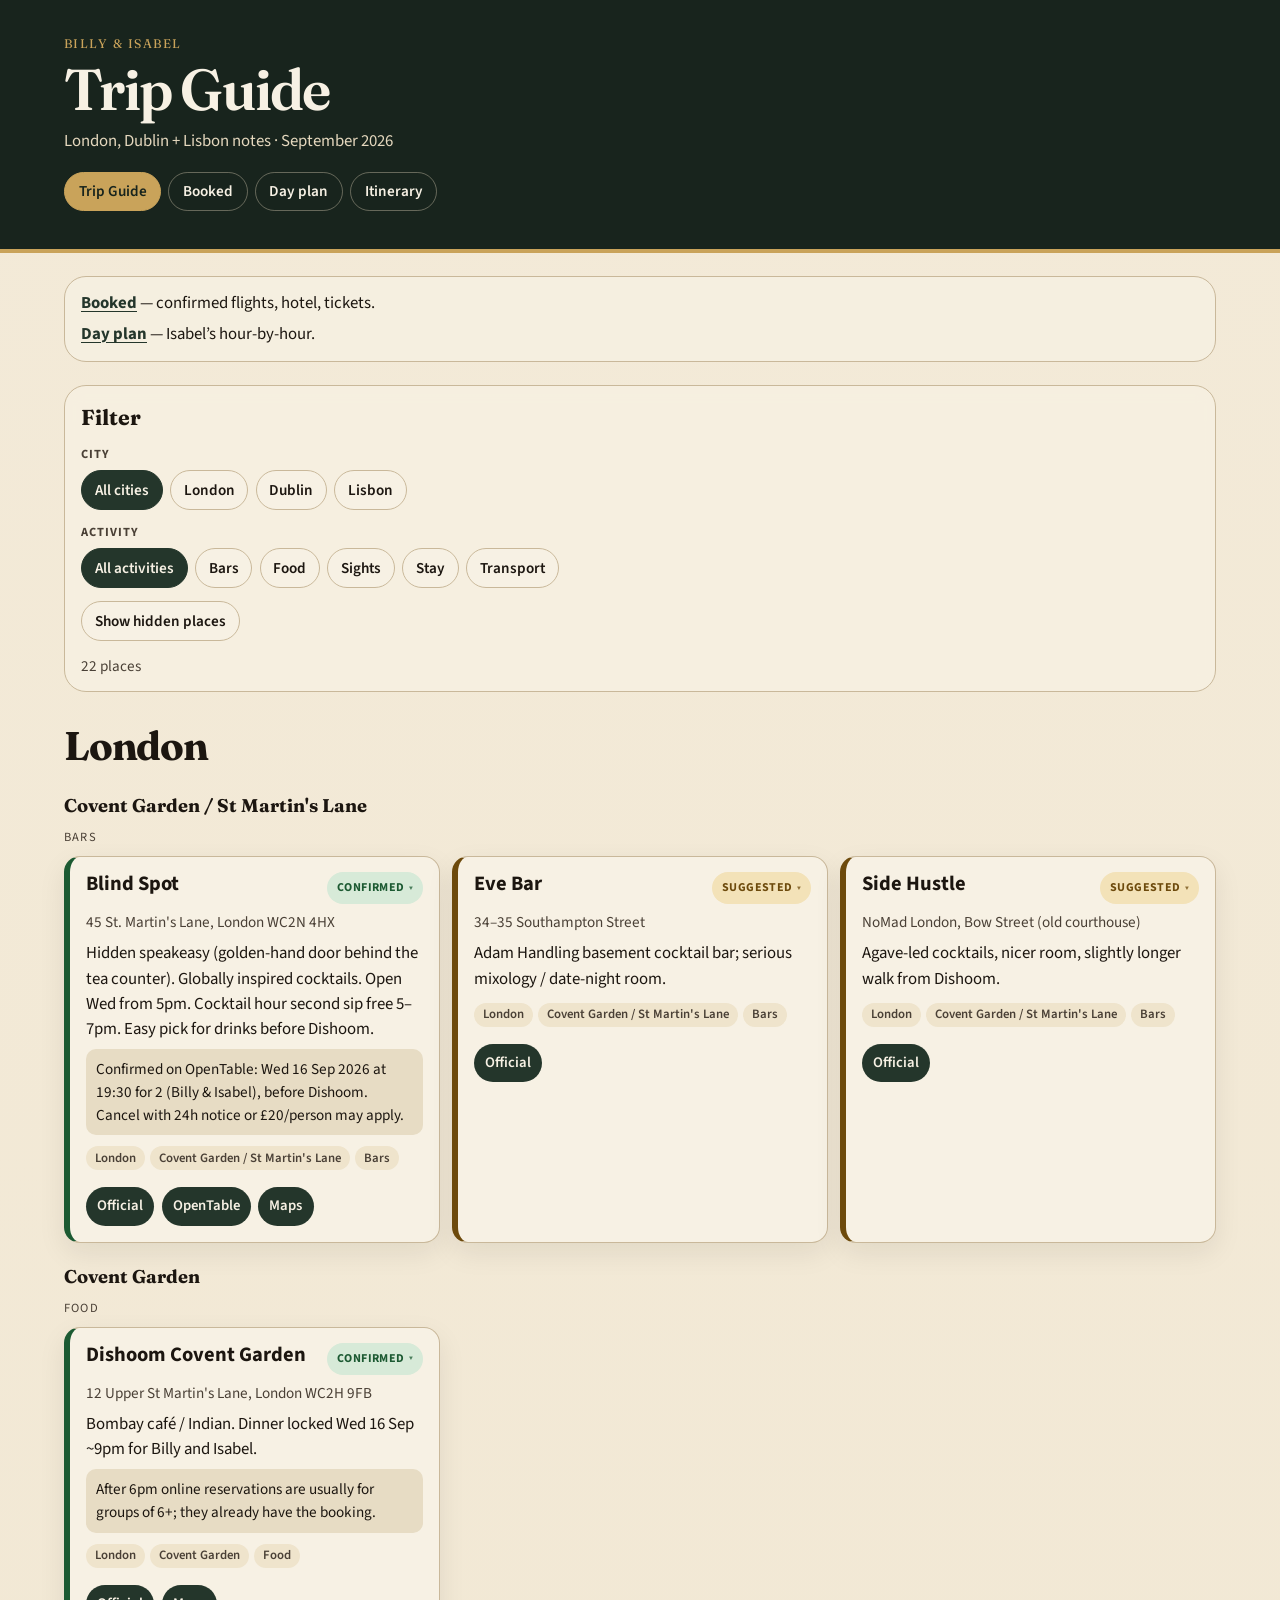
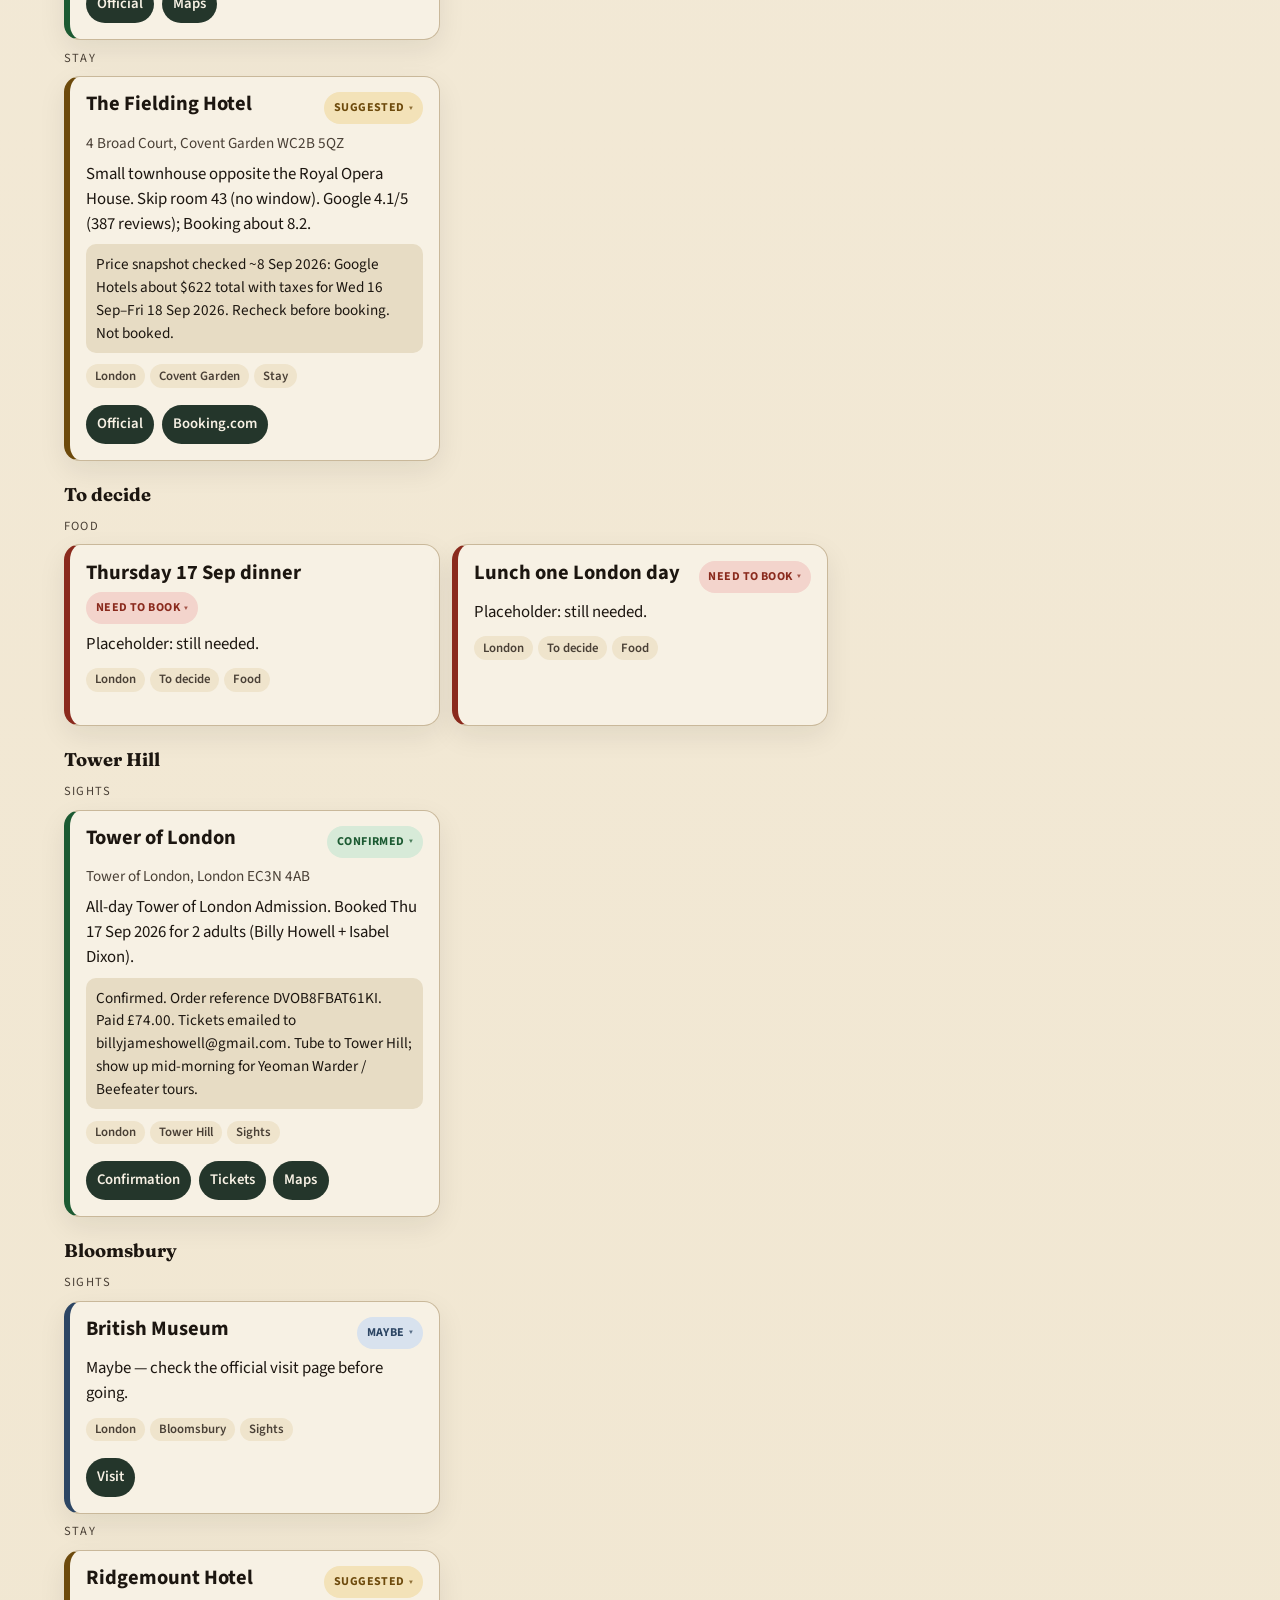
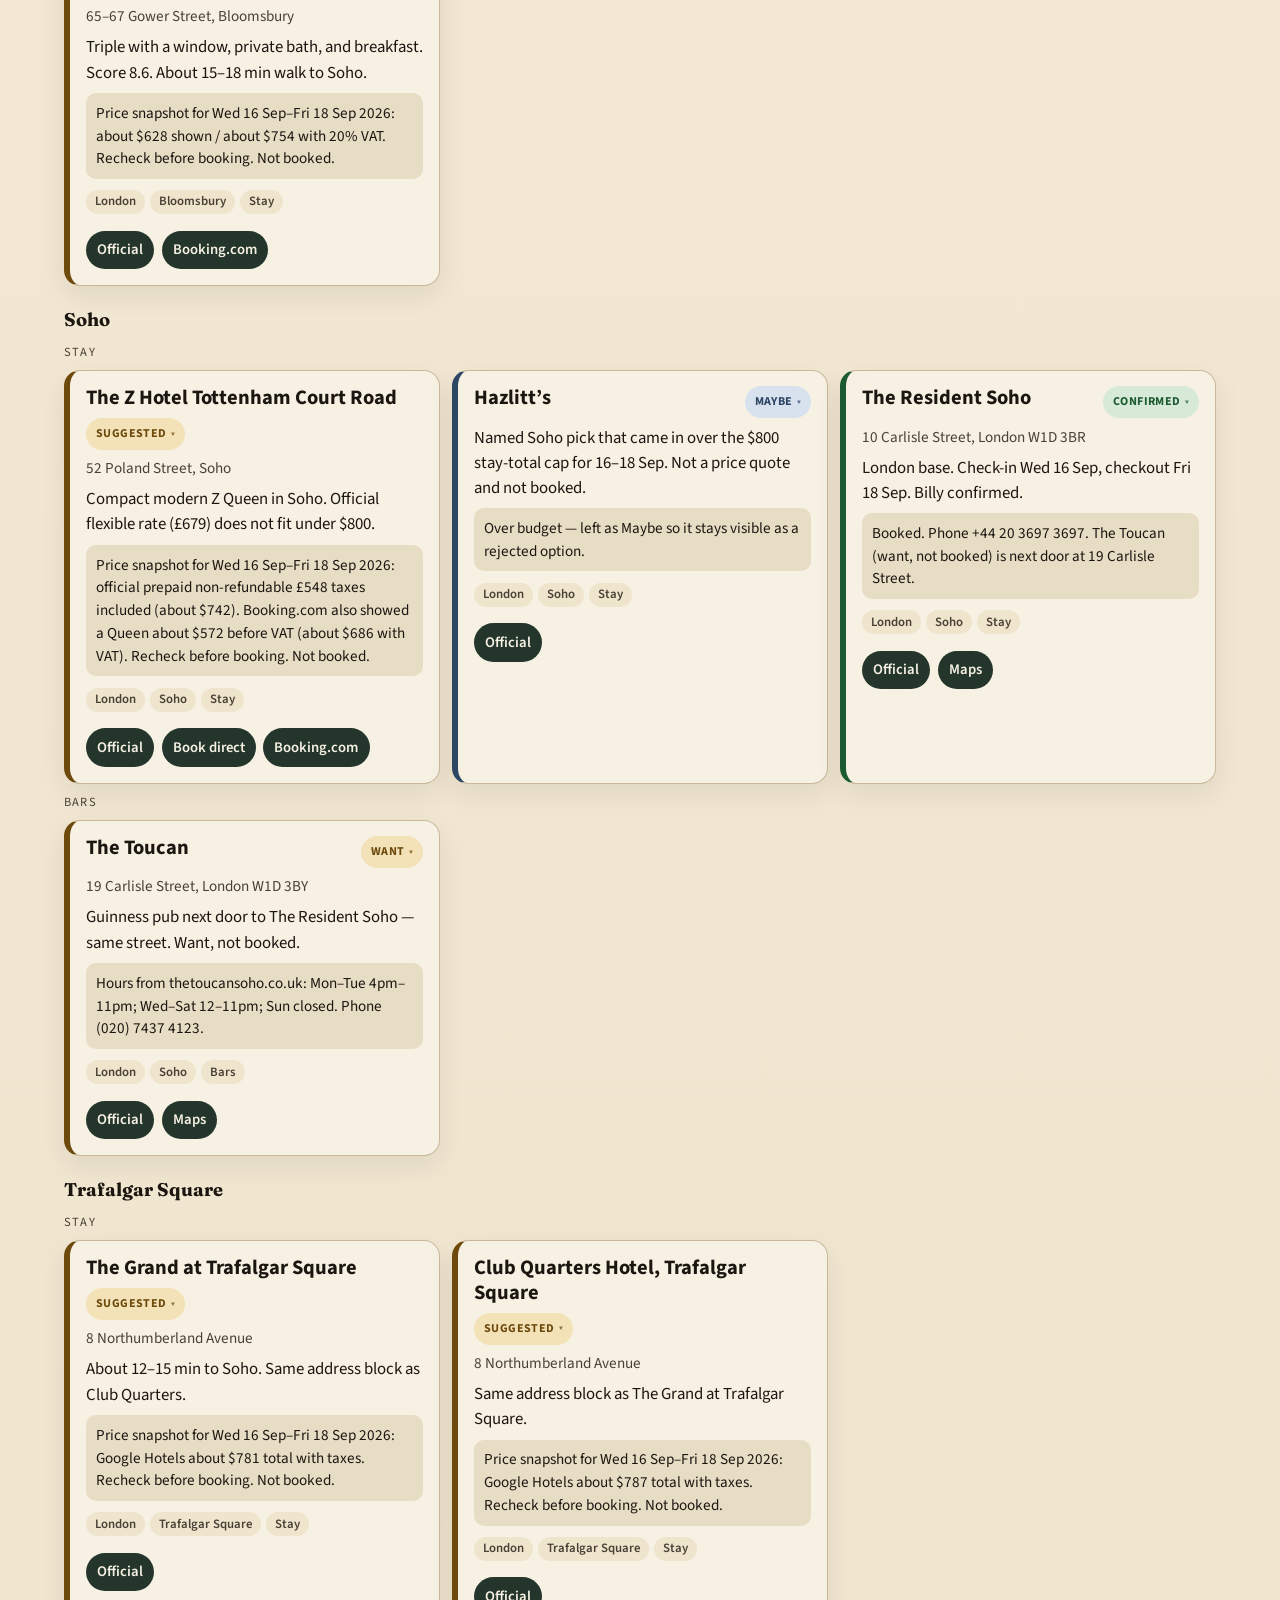
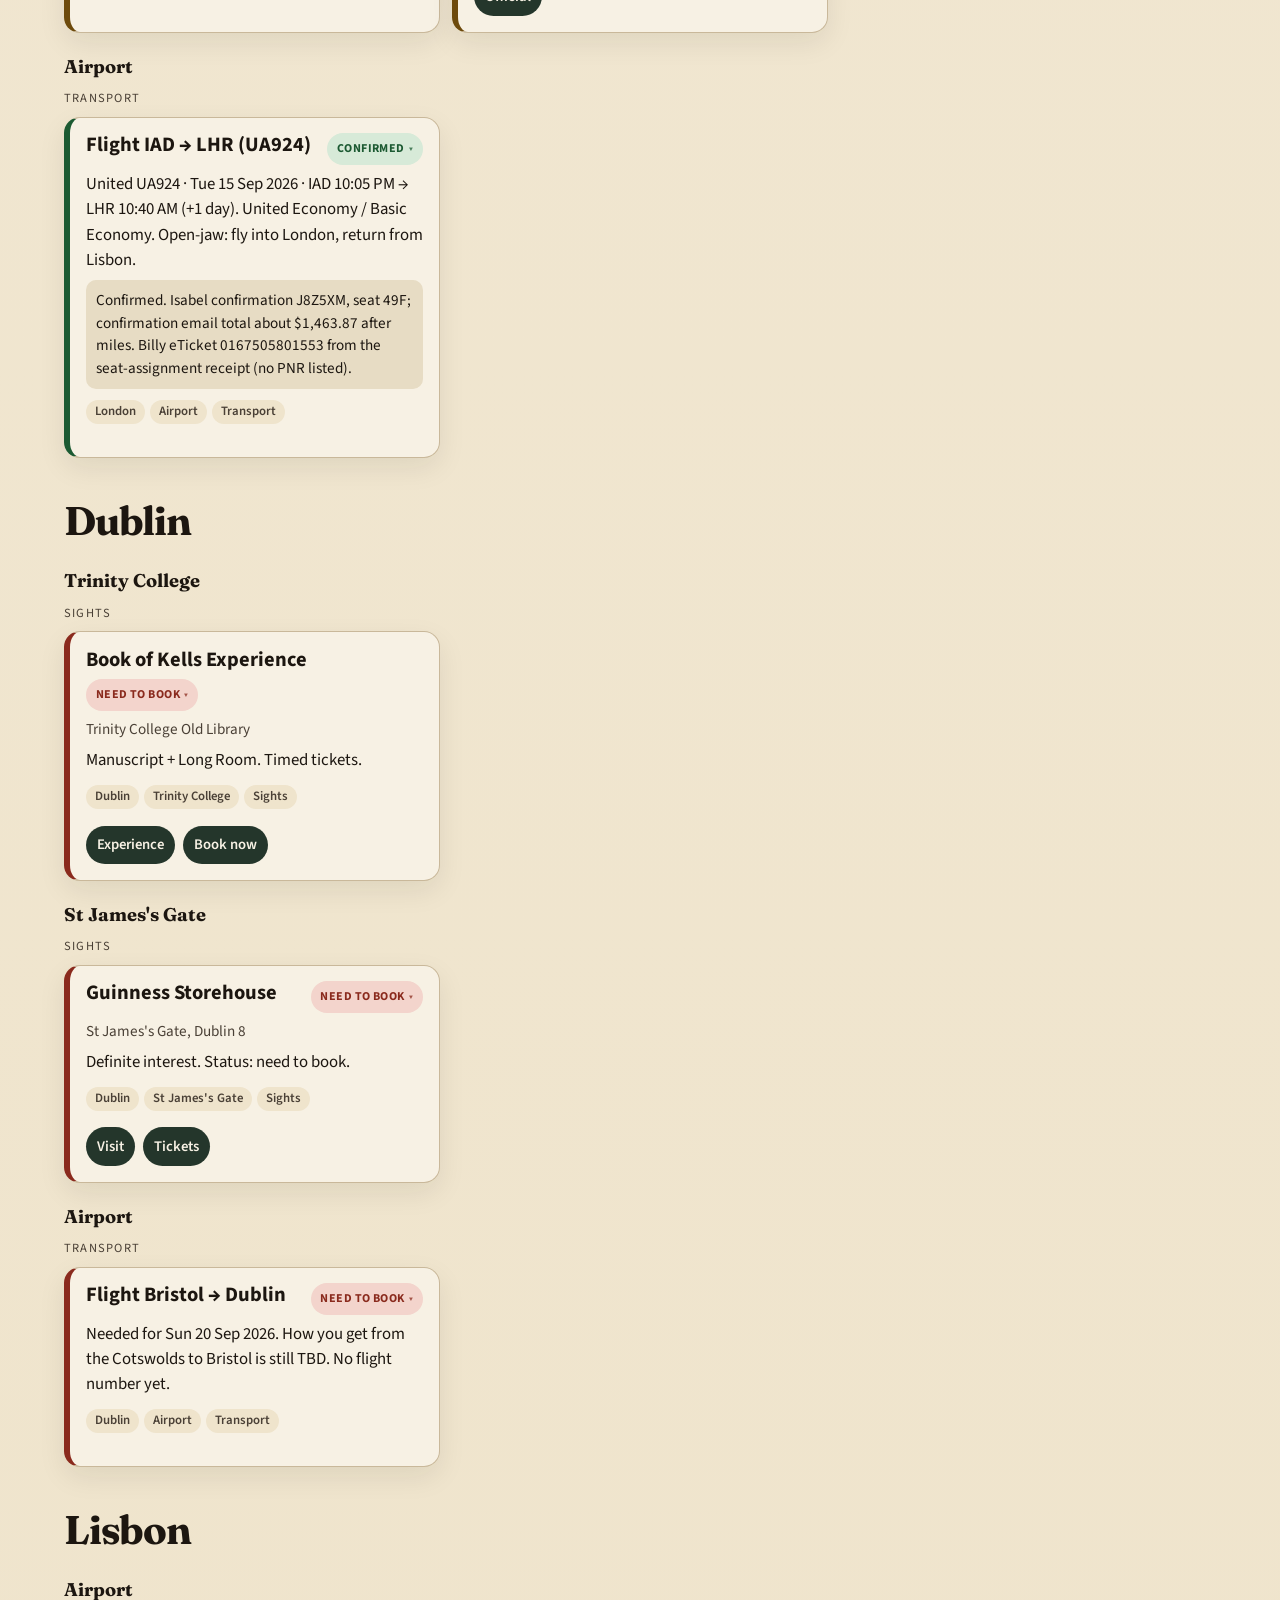
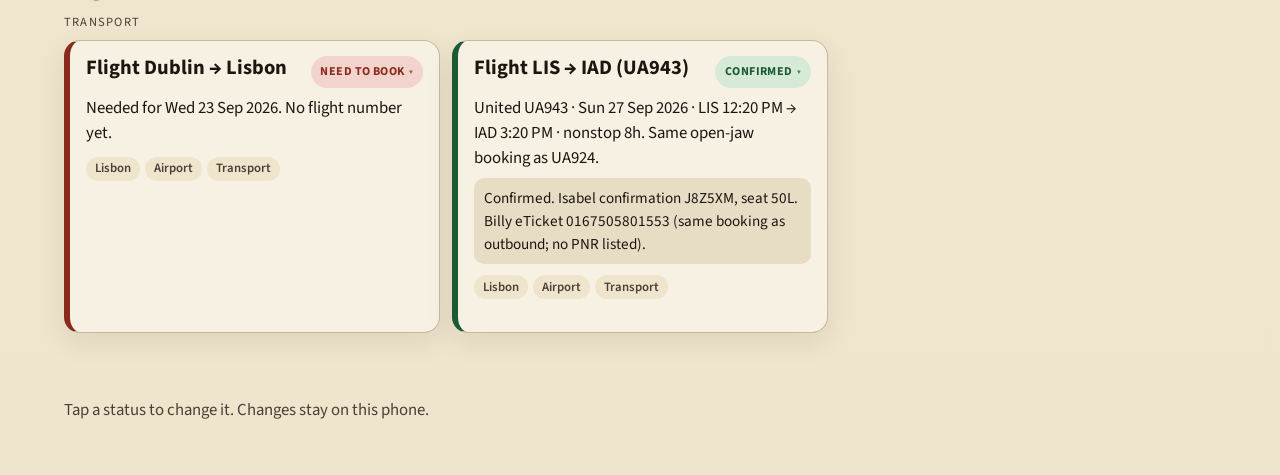
==== commit 70de0282: "Add booked list and Isabel day-plan pages Give Billy and Isabel a short confirmed-only page plus her" ====
--- a/index.html
+++ b/index.html
@@ -23,12 +23,21 @@
         <p class="lede" id="headline">London + Dublin notes · September 2026</p>
         <nav class="site-nav" aria-label="Site">
           <a href="index.html" aria-current="page">Trip Guide</a>
+          <a href="booked.html">Booked</a>
+          <a href="plan.html">Day plan</a>
           <a href="itinerary.html">Itinerary</a>
         </nav>
       </div>
     </header>
 
     <main>
+      <section class="page-cue" aria-label="Quick links">
+        <div class="page-cue__inner">
+          <p><a class="inline-link" href="booked.html">Booked</a> — confirmed flights, hotel, tickets.</p>
+          <p><a class="inline-link" href="plan.html">Day plan</a> — Isabel’s hour-by-hour.</p>
+        </div>
+      </section>
+
       <section class="filters" aria-labelledby="filter-heading">
         <div class="filters__inner">
           <h2 id="filter-heading">Filter</h2>
--- a/css/styles.css
+++ b/css/styles.css
@@ -155,6 +155,9 @@
 .places,
 .days,
 .open-tasks__inner,
+.page-cue__inner,
+.scan-intro__inner,
+.scan-page,
 .site-footer {
   width: min(72rem, calc(100% - 1.6rem));
   margin-inline: auto;
@@ -299,6 +302,10 @@
 }
 
 .place-card[data-status="suggested"] {
+  border-left-color: var(--suggested-ink);
+}
+
+.place-card[data-status="want"] {
   border-left-color: var(--suggested-ink);
 }
 
@@ -461,6 +468,22 @@
   color: var(--suggested-ink);
 }
 
+.status--want {
+  background: var(--suggested-bg);
+  color: var(--suggested-ink);
+}
+
+.status--open {
+  background: var(--book-bg);
+  color: var(--book-ink);
+}
+
+.status--idea,
+.status--plan {
+  background: var(--maybe-bg);
+  color: var(--maybe-ink);
+}
+
 .status--maybe {
   background: var(--maybe-bg);
   color: var(--maybe-ink);
@@ -711,3 +734,156 @@
     grid-template-columns: repeat(3, 1fr);
   }
 }
+
+.page-cue {
+  margin-top: 1.4rem;
+}
+
+.page-cue__inner,
+.scan-intro__inner {
+  background: rgba(247, 241, 228, 0.72);
+  border: 1px solid var(--rule);
+  border-radius: 22px;
+  padding: 0.9rem 1rem;
+}
+
+.page-cue__inner p,
+.scan-intro__inner p {
+  margin: 0;
+}
+
+.page-cue__inner p + p {
+  margin-top: 0.35rem;
+}
+
+.scan-intro {
+  margin-top: 1.4rem;
+}
+
+.scan-page {
+  width: min(40rem, calc(100% - 1.6rem));
+  margin-top: 1.15rem;
+  padding-bottom: 3rem;
+  display: grid;
+  gap: 1.15rem;
+}
+
+.scan-page--plan {
+  width: min(44rem, calc(100% - 1.6rem));
+}
+
+.booked-group__head {
+  display: flex;
+  flex-wrap: wrap;
+  justify-content: space-between;
+  gap: 0.25rem 0.75rem;
+  align-items: baseline;
+  margin-bottom: 0.55rem;
+}
+
+.booked-group__label {
+  margin: 0;
+  font-size: 1.35rem;
+  letter-spacing: -0.02em;
+}
+
+.booked-group__when,
+.booked-group__intro {
+  margin: 0;
+  color: var(--ink-soft);
+  font-size: 0.95rem;
+}
+
+.booked-group__intro {
+  margin: -0.15rem 0 0.55rem;
+}
+
+.booked-list {
+  display: grid;
+  gap: 0.75rem;
+}
+
+.booked-group--nearby .booked-card {
+  border-style: dashed;
+}
+
+.booked-card__title {
+  margin: 0;
+  font-size: 1.28rem;
+  line-height: 1.2;
+}
+
+.booked-card__when {
+  margin: 0.4rem 0 0;
+  font-weight: 700;
+}
+
+.booked-notes,
+.plan-points {
+  margin: 0.5rem 0 0;
+  padding-left: 1.1rem;
+}
+
+.booked-notes li + li,
+.plan-points li + li {
+  margin-top: 0.25rem;
+}
+
+.plan-theme {
+  margin: 0.7rem 0 0;
+  padding: 0.55rem 0.65rem;
+  background: var(--paper-deep);
+  border-radius: 10px;
+  font-size: 0.95rem;
+}
+
+.plan-slots {
+  list-style: none;
+  margin: 0.85rem 0 0;
+  padding: 0;
+  display: grid;
+  gap: 0.75rem;
+}
+
+.plan-slot {
+  display: grid;
+  gap: 0.25rem 0.85rem;
+  padding-top: 0.75rem;
+  border-top: 1px solid var(--paper-deep);
+}
+
+.plan-slot:first-child {
+  padding-top: 0;
+  border-top: 0;
+}
+
+.plan-slot__time {
+  margin: 0;
+  font-weight: 700;
+  color: var(--forest);
+  font-size: 0.95rem;
+}
+
+.plan-slot__top {
+  display: flex;
+  flex-wrap: wrap;
+  justify-content: space-between;
+  align-items: flex-start;
+  gap: 0.35rem 0.75rem;
+}
+
+.plan-slot__title {
+  margin: 0;
+  font-weight: 700;
+}
+
+.plan-slot .status,
+.plan-day--soon .status {
+  cursor: default;
+}
+
+@media (min-width: 560px) {
+  .plan-slot {
+    grid-template-columns: 7.25rem 1fr;
+  }
+}
